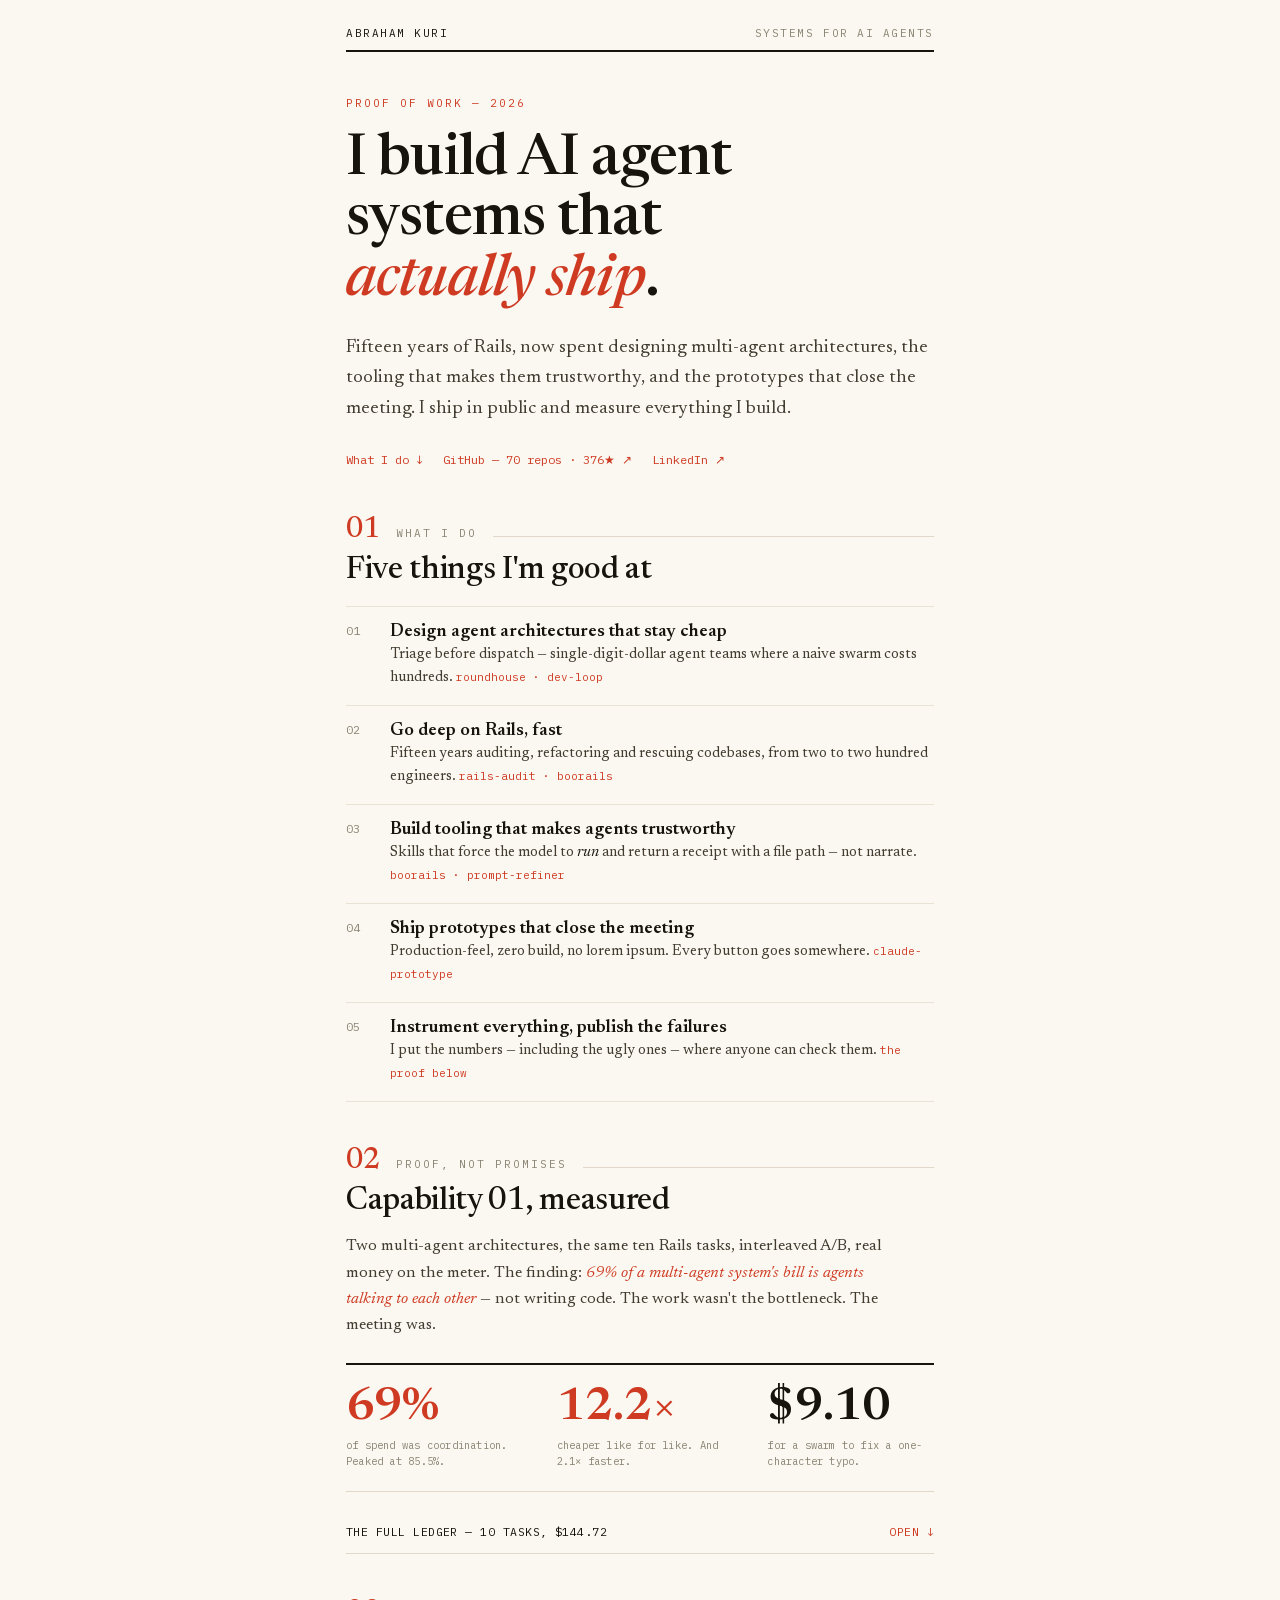
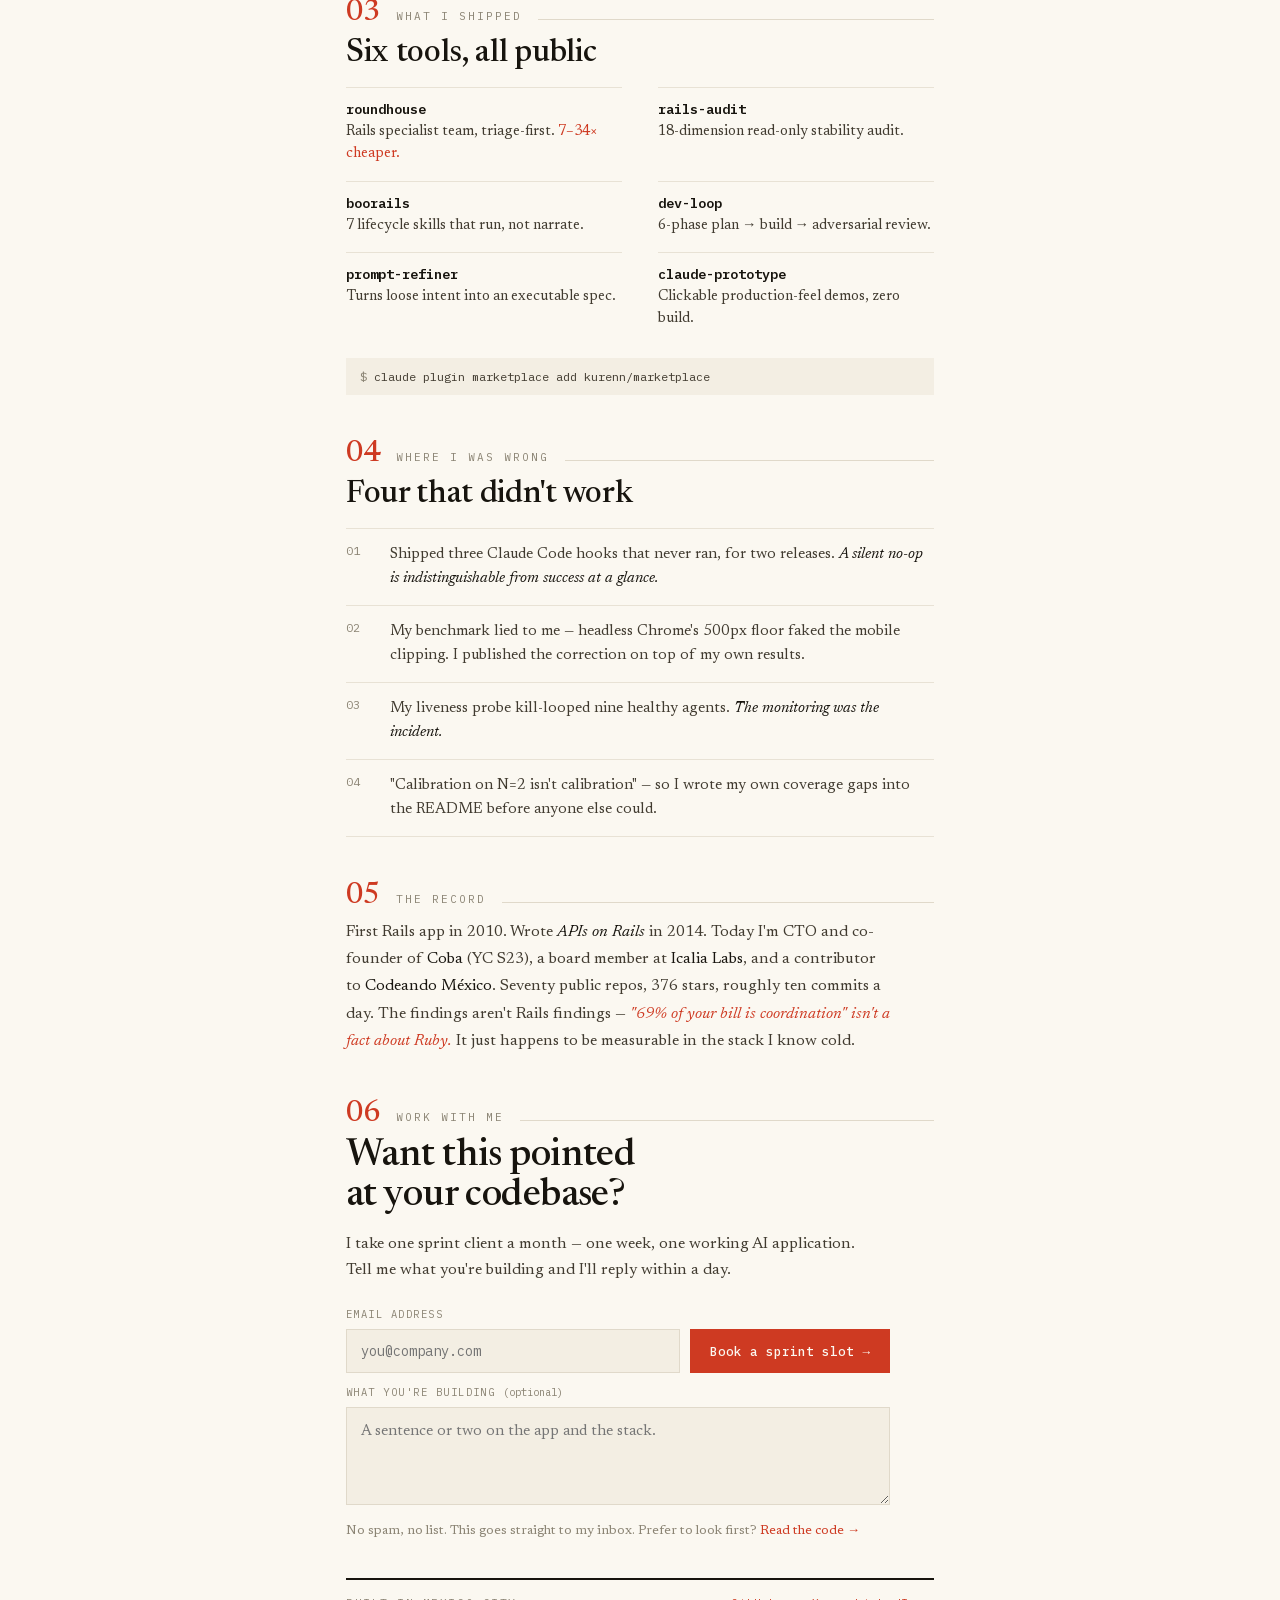
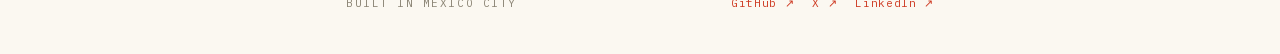
==== work/index.html @ b6975e42 "Add /work — proof-of-work page The dossier redesign, deployed as real static HTML rather than the bu" ====
<!DOCTYPE html>
<html lang="en">
<head>
<meta charset="utf-8">
<meta name="viewport" content="width=device-width, initial-scale=1">
<title>Abraham Kuri — I build AI agent systems that actually ship</title>
<meta name="description" content="Two multi-agent architectures, ten real Rails tasks, $144.72 on the meter. The finding: 69% of a multi-agent system's bill is agents talking to each other — not writing code. Full ledger, six open-source tools, and the four things that didn't work.">
<link rel="canonical" href="https://kurenn.dev/work/">
<meta property="og:type" content="profile">
<meta property="og:url" content="https://kurenn.dev/work/">
<meta property="og:title" content="I build AI agent systems that actually ship">
<meta property="og:description" content="69% of a multi-agent system's bill is agents talking to each other. $144.72 spent measuring it. Here's the full ledger — including the four things that didn't work.">
<meta name="twitter:card" content="summary_large_image">
<meta name="twitter:creator" content="@kurenn">
<link rel="icon" href="data:image/svg+xml,<svg xmlns='http://www.w3.org/2000/svg' viewBox='0 0 100 100'><rect width='100' height='100' fill='%23FBF8F1'/><text y='78' x='14' font-size='80' font-family='Georgia,serif' fill='%23C0392B'>K</text></svg>">
<style>
.sc-placeholder{background:color-mix(in srgb,currentColor 8%,transparent);
      border:1px solid color-mix(in srgb,currentColor 50%,transparent);
      border-radius:2px;box-sizing:border-box;overflow:hidden}
    @keyframes sc-shine{0%{background-position:100% 50%}100%{background-position:0% 50%}}
    html.sc-dc-streaming .sc-placeholder,
    html.sc-dc-streaming .sc-interp.sc-missing{position:relative;
      background:color-mix(in srgb,currentColor 5%,transparent);
      border-color:transparent}
    html.sc-dc-streaming .sc-placeholder::before,
    html.sc-dc-streaming .sc-interp.sc-missing::before{content:'';
      position:absolute;inset:0;pointer-events:none;
      background:linear-gradient(90deg,rgba(217,119,87,0) 25%,rgba(247,225,211,.95) 37%,rgba(217,119,87,0) 63%);
      background-size:400% 100%;animation:sc-shine 1.4s ease infinite}
    html.sc-dc-streaming .sc-placeholder:nth-child(n+9 of .sc-placeholder)::before,
    html.sc-dc-streaming .sc-interp.sc-missing:nth-child(n+9 of .sc-interp.sc-missing)::before{animation:none;
      background:color-mix(in srgb,currentColor 8%,transparent)}
    .sc-placeholder-error{padding:4px 8px;font:11px/1.4 ui-monospace,monospace;
      color:color-mix(in srgb,currentColor 70%,transparent);word-break:break-word}
    .sc-interp.sc-missing{display:inline-block;width:2em;height:1em;overflow:hidden;
      vertical-align:text-bottom;background:rgba(255,255,255,.3);border:1px solid rgba(0,0,0,.5);
      border-radius:2px;box-sizing:border-box;color:transparent;
      user-select:none}
    .sc-interp.sc-unresolved{font-family:ui-monospace,monospace;font-size:.85em;
      color:color-mix(in srgb,currentColor 50%,transparent);
      background:color-mix(in srgb,currentColor 10%,transparent);border-radius:3px;
      padding:0 3px}
    .sc-host.sc-has-error{position:relative}
    .sc-logic-error{position:absolute;top:8px;left:8px;z-index:2147483647;max-width:60ch;
      padding:6px 10px;background:#b00020;color:#fff;font:12px/1.4 ui-monospace,monospace;
      border-radius:4px;white-space:pre-wrap;pointer-events:none}
    /* Mirrors PRINT_BASELINE_CSS in apps/web deck-stage-export.ts — keep both
       in sync until dc-runtime regains a build step. */
    @media print {
      @page { margin: 0.5cm; }
      figure, table { break-inside: avoid; }
      #dc-root, #dc-root > .sc-host { height: auto; }
      *, *::before, *::after {
        print-color-adjust: exact; -webkit-print-color-adjust: exact;
        backdrop-filter: none !important; -webkit-backdrop-filter: none !important;
        animation-delay: -99s !important; animation-duration: .001s !important;
        animation-iteration-count: 1 !important; animation-fill-mode: both !important;
        animation-play-state: running !important; transition-duration: 0s !important;
      }
    }
  
x-dc{display:none!important}

html,body{height:100%;margin:0}#dc-root,#dc-root>.sc-host{height:100%}
/* cyrillic-ext */
@font-face {
  font-family: 'IBM Plex Mono';
  font-style: normal;
  font-weight: 400;
  font-display: swap;
  src: url('fonts/442b3ec987.woff2') format('woff2');
  unicode-range: U+0460-052F, U+1C80-1C8A, U+20B4, U+2DE0-2DFF, U+A640-A69F, U+FE2E-FE2F;
}
/* cyrillic */
@font-face {
  font-family: 'IBM Plex Mono';
  font-style: normal;
  font-weight: 400;
  font-display: swap;
  src: url('fonts/f3e3ef5f4a.woff2') format('woff2');
  unicode-range: U+0301, U+0400-045F, U+0490-0491, U+04B0-04B1, U+2116;
}
/* vietnamese */
@font-face {
  font-family: 'IBM Plex Mono';
  font-style: normal;
  font-weight: 400;
  font-display: swap;
  src: url('fonts/f299d916ba.woff2') format('woff2');
  unicode-range: U+0102-0103, U+0110-0111, U+0128-0129, U+0168-0169, U+01A0-01A1, U+01AF-01B0, U+0300-0301, U+0303-0304, U+0308-0309, U+0323, U+0329, U+1EA0-1EF9, U+20AB;
}
/* latin-ext */
@font-face {
  font-family: 'IBM Plex Mono';
  font-style: normal;
  font-weight: 400;
  font-display: swap;
  src: url('fonts/108d509084.woff2') format('woff2');
  unicode-range: U+0100-02BA, U+02BD-02C5, U+02C7-02CC, U+02CE-02D7, U+02DD-02FF, U+0304, U+0308, U+0329, U+1D00-1DBF, U+1E00-1E9F, U+1EF2-1EFF, U+2020, U+20A0-20AB, U+20AD-20C0, U+2113, U+2C60-2C7F, U+A720-A7FF;
}
/* latin */
@font-face {
  font-family: 'IBM Plex Mono';
  font-style: normal;
  font-weight: 400;
  font-display: swap;
  src: url('fonts/2c9bacf024.woff2') format('woff2');
  unicode-range: U+0000-00FF, U+0131, U+0152-0153, U+02BB-02BC, U+02C6, U+02DA, U+02DC, U+0304, U+0308, U+0329, U+2000-206F, U+20AC, U+2122, U+2191, U+2193, U+2212, U+2215, U+FEFF, U+FFFD;
}
/* cyrillic-ext */
@font-face {
  font-family: 'IBM Plex Mono';
  font-style: normal;
  font-weight: 500;
  font-display: swap;
  src: url('fonts/f49291b791.woff2') format('woff2');
  unicode-range: U+0460-052F, U+1C80-1C8A, U+20B4, U+2DE0-2DFF, U+A640-A69F, U+FE2E-FE2F;
}
/* cyrillic */
@font-face {
  font-family: 'IBM Plex Mono';
  font-style: normal;
  font-weight: 500;
  font-display: swap;
  src: url('fonts/695a267637.woff2') format('woff2');
  unicode-range: U+0301, U+0400-045F, U+0490-0491, U+04B0-04B1, U+2116;
}
/* vietnamese */
@font-face {
  font-family: 'IBM Plex Mono';
  font-style: normal;
  font-weight: 500;
  font-display: swap;
  src: url('fonts/062794e1a3.woff2') format('woff2');
  unicode-range: U+0102-0103, U+0110-0111, U+0128-0129, U+0168-0169, U+01A0-01A1, U+01AF-01B0, U+0300-0301, U+0303-0304, U+0308-0309, U+0323, U+0329, U+1EA0-1EF9, U+20AB;
}
/* latin-ext */
@font-face {
  font-family: 'IBM Plex Mono';
  font-style: normal;
  font-weight: 500;
  font-display: swap;
  src: url('fonts/24397a3e83.woff2') format('woff2');
  unicode-range: U+0100-02BA, U+02BD-02C5, U+02C7-02CC, U+02CE-02D7, U+02DD-02FF, U+0304, U+0308, U+0329, U+1D00-1DBF, U+1E00-1E9F, U+1EF2-1EFF, U+2020, U+20A0-20AB, U+20AD-20C0, U+2113, U+2C60-2C7F, U+A720-A7FF;
}
/* latin */
@font-face {
  font-family: 'IBM Plex Mono';
  font-style: normal;
  font-weight: 500;
  font-display: swap;
  src: url('fonts/3a2668b94b.woff2') format('woff2');
  unicode-range: U+0000-00FF, U+0131, U+0152-0153, U+02BB-02BC, U+02C6, U+02DA, U+02DC, U+0304, U+0308, U+0329, U+2000-206F, U+20AC, U+2122, U+2191, U+2193, U+2212, U+2215, U+FEFF, U+FFFD;
}
/* cyrillic-ext */
@font-face {
  font-family: 'IBM Plex Mono';
  font-style: normal;
  font-weight: 600;
  font-display: swap;
  src: url('fonts/c314a25c3a.woff2') format('woff2');
  unicode-range: U+0460-052F, U+1C80-1C8A, U+20B4, U+2DE0-2DFF, U+A640-A69F, U+FE2E-FE2F;
}
/* cyrillic */
@font-face {
  font-family: 'IBM Plex Mono';
  font-style: normal;
  font-weight: 600;
  font-display: swap;
  src: url('fonts/1b68792e8d.woff2') format('woff2');
  unicode-range: U+0301, U+0400-045F, U+0490-0491, U+04B0-04B1, U+2116;
}
/* vietnamese */
@font-face {
  font-family: 'IBM Plex Mono';
  font-style: normal;
  font-weight: 600;
  font-display: swap;
  src: url('fonts/7925a2dd6c.woff2') format('woff2');
  unicode-range: U+0102-0103, U+0110-0111, U+0128-0129, U+0168-0169, U+01A0-01A1, U+01AF-01B0, U+0300-0301, U+0303-0304, U+0308-0309, U+0323, U+0329, U+1EA0-1EF9, U+20AB;
}
/* latin-ext */
@font-face {
  font-family: 'IBM Plex Mono';
  font-style: normal;
  font-weight: 600;
  font-display: swap;
  src: url('fonts/535a3114a7.woff2') format('woff2');
  unicode-range: U+0100-02BA, U+02BD-02C5, U+02C7-02CC, U+02CE-02D7, U+02DD-02FF, U+0304, U+0308, U+0329, U+1D00-1DBF, U+1E00-1E9F, U+1EF2-1EFF, U+2020, U+20A0-20AB, U+20AD-20C0, U+2113, U+2C60-2C7F, U+A720-A7FF;
}
/* latin */
@font-face {
  font-family: 'IBM Plex Mono';
  font-style: normal;
  font-weight: 600;
  font-display: swap;
  src: url('fonts/c11adc9130.woff2') format('woff2');
  unicode-range: U+0000-00FF, U+0131, U+0152-0153, U+02BB-02BC, U+02C6, U+02DA, U+02DC, U+0304, U+0308, U+0329, U+2000-206F, U+20AC, U+2122, U+2191, U+2193, U+2212, U+2215, U+FEFF, U+FFFD;
}
/* vietnamese */
@font-face {
  font-family: 'Newsreader';
  font-style: italic;
  font-weight: 400;
  font-display: swap;
  src: url('fonts/f345600864.woff2') format('woff2');
  unicode-range: U+0102-0103, U+0110-0111, U+0128-0129, U+0168-0169, U+01A0-01A1, U+01AF-01B0, U+0300-0301, U+0303-0304, U+0308-0309, U+0323, U+0329, U+1EA0-1EF9, U+20AB;
}
/* latin-ext */
@font-face {
  font-family: 'Newsreader';
  font-style: italic;
  font-weight: 400;
  font-display: swap;
  src: url('fonts/3184335df9.woff2') format('woff2');
  unicode-range: U+0100-02BA, U+02BD-02C5, U+02C7-02CC, U+02CE-02D7, U+02DD-02FF, U+0304, U+0308, U+0329, U+1D00-1DBF, U+1E00-1E9F, U+1EF2-1EFF, U+2020, U+20A0-20AB, U+20AD-20C0, U+2113, U+2C60-2C7F, U+A720-A7FF;
}
/* latin */
@font-face {
  font-family: 'Newsreader';
  font-style: italic;
  font-weight: 400;
  font-display: swap;
  src: url('fonts/0e959a3459.woff2') format('woff2');
  unicode-range: U+0000-00FF, U+0131, U+0152-0153, U+02BB-02BC, U+02C6, U+02DA, U+02DC, U+0304, U+0308, U+0329, U+2000-206F, U+20AC, U+2122, U+2191, U+2193, U+2212, U+2215, U+FEFF, U+FFFD;
}
/* vietnamese */
@font-face {
  font-family: 'Newsreader';
  font-style: italic;
  font-weight: 500;
  font-display: swap;
  src: url('fonts/f345600864.woff2') format('woff2');
  unicode-range: U+0102-0103, U+0110-0111, U+0128-0129, U+0168-0169, U+01A0-01A1, U+01AF-01B0, U+0300-0301, U+0303-0304, U+0308-0309, U+0323, U+0329, U+1EA0-1EF9, U+20AB;
}
/* latin-ext */
@font-face {
  font-family: 'Newsreader';
  font-style: italic;
  font-weight: 500;
  font-display: swap;
  src: url('fonts/3184335df9.woff2') format('woff2');
  unicode-range: U+0100-02BA, U+02BD-02C5, U+02C7-02CC, U+02CE-02D7, U+02DD-02FF, U+0304, U+0308, U+0329, U+1D00-1DBF, U+1E00-1E9F, U+1EF2-1EFF, U+2020, U+20A0-20AB, U+20AD-20C0, U+2113, U+2C60-2C7F, U+A720-A7FF;
}
/* latin */
@font-face {
  font-family: 'Newsreader';
  font-style: italic;
  font-weight: 500;
  font-display: swap;
  src: url('fonts/0e959a3459.woff2') format('woff2');
  unicode-range: U+0000-00FF, U+0131, U+0152-0153, U+02BB-02BC, U+02C6, U+02DA, U+02DC, U+0304, U+0308, U+0329, U+2000-206F, U+20AC, U+2122, U+2191, U+2193, U+2212, U+2215, U+FEFF, U+FFFD;
}
/* vietnamese */
@font-face {
  font-family: 'Newsreader';
  font-style: normal;
  font-weight: 400;
  font-display: swap;
  src: url('fonts/b232cde57b.woff2') format('woff2');
  unicode-range: U+0102-0103, U+0110-0111, U+0128-0129, U+0168-0169, U+01A0-01A1, U+01AF-01B0, U+0300-0301, U+0303-0304, U+0308-0309, U+0323, U+0329, U+1EA0-1EF9, U+20AB;
}
/* latin-ext */
@font-face {
  font-family: 'Newsreader';
  font-style: normal;
  font-weight: 400;
  font-display: swap;
  src: url('fonts/5ca53eda01.woff2') format('woff2');
  unicode-range: U+0100-02BA, U+02BD-02C5, U+02C7-02CC, U+02CE-02D7, U+02DD-02FF, U+0304, U+0308, U+0329, U+1D00-1DBF, U+1E00-1E9F, U+1EF2-1EFF, U+2020, U+20A0-20AB, U+20AD-20C0, U+2113, U+2C60-2C7F, U+A720-A7FF;
}
/* latin */
@font-face {
  font-family: 'Newsreader';
  font-style: normal;
  font-weight: 400;
  font-display: swap;
  src: url('fonts/662a6e2a1a.woff2') format('woff2');
  unicode-range: U+0000-00FF, U+0131, U+0152-0153, U+02BB-02BC, U+02C6, U+02DA, U+02DC, U+0304, U+0308, U+0329, U+2000-206F, U+20AC, U+2122, U+2191, U+2193, U+2212, U+2215, U+FEFF, U+FFFD;
}
/* vietnamese */
@font-face {
  font-family: 'Newsreader';
  font-style: normal;
  font-weight: 500;
  font-display: swap;
  src: url('fonts/b232cde57b.woff2') format('woff2');
  unicode-range: U+0102-0103, U+0110-0111, U+0128-0129, U+0168-0169, U+01A0-01A1, U+01AF-01B0, U+0300-0301, U+0303-0304, U+0308-0309, U+0323, U+0329, U+1EA0-1EF9, U+20AB;
}
/* latin-ext */
@font-face {
  font-family: 'Newsreader';
  font-style: normal;
  font-weight: 500;
  font-display: swap;
  src: url('fonts/5ca53eda01.woff2') format('woff2');
  unicode-range: U+0100-02BA, U+02BD-02C5, U+02C7-02CC, U+02CE-02D7, U+02DD-02FF, U+0304, U+0308, U+0329, U+1D00-1DBF, U+1E00-1E9F, U+1EF2-1EFF, U+2020, U+20A0-20AB, U+20AD-20C0, U+2113, U+2C60-2C7F, U+A720-A7FF;
}
/* latin */
@font-face {
  font-family: 'Newsreader';
  font-style: normal;
  font-weight: 500;
  font-display: swap;
  src: url('fonts/662a6e2a1a.woff2') format('woff2');
  unicode-range: U+0000-00FF, U+0131, U+0152-0153, U+02BB-02BC, U+02C6, U+02DA, U+02DC, U+0304, U+0308, U+0329, U+2000-206F, U+20AC, U+2122, U+2191, U+2193, U+2212, U+2215, U+FEFF, U+FFFD;
}
/* vietnamese */
@font-face {
  font-family: 'Newsreader';
  font-style: normal;
  font-weight: 600;
  font-display: swap;
  src: url('fonts/b232cde57b.woff2') format('woff2');
  unicode-range: U+0102-0103, U+0110-0111, U+0128-0129, U+0168-0169, U+01A0-01A1, U+01AF-01B0, U+0300-0301, U+0303-0304, U+0308-0309, U+0323, U+0329, U+1EA0-1EF9, U+20AB;
}
/* latin-ext */
@font-face {
  font-family: 'Newsreader';
  font-style: normal;
  font-weight: 600;
  font-display: swap;
  src: url('fonts/5ca53eda01.woff2') format('woff2');
  unicode-range: U+0100-02BA, U+02BD-02C5, U+02C7-02CC, U+02CE-02D7, U+02DD-02FF, U+0304, U+0308, U+0329, U+1D00-1DBF, U+1E00-1E9F, U+1EF2-1EFF, U+2020, U+20A0-20AB, U+20AD-20C0, U+2113, U+2C60-2C7F, U+A720-A7FF;
}
/* latin */
@font-face {
  font-family: 'Newsreader';
  font-style: normal;
  font-weight: 600;
  font-display: swap;
  src: url('fonts/662a6e2a1a.woff2') format('woff2');
  unicode-range: U+0000-00FF, U+0131, U+0152-0153, U+02BB-02BC, U+02C6, U+02DA, U+02DC, U+0304, U+0308, U+0329, U+2000-206F, U+20AC, U+2122, U+2191, U+2193, U+2212, U+2215, U+FEFF, U+FFFD;
}

  :root{
    --bg:#FBF8F1; --panel:#F3EEE3; --rule:#E0D9CA; --hair:#E8E2D5;
    --ink:#17140E; --body:#413B30; --muted:#8B8474;
    --accent:#CE3A22; --warn:#9A5A00; --neutral:#B3AC9C;
    --serif:'Newsreader',Georgia,serif; --mono:'IBM Plex Mono',ui-monospace,monospace;
  }
  [data-theme="dark"]{
    --bg:#131109; --panel:#1D1A12; --rule:#332E22; --hair:#2A261C;
    --ink:#F6F1E4; --body:#D2CABA; --muted:#928A78;
    --accent:#FF6A4D; --warn:#E0A64B; --neutral:#5C554733;
  }
  *{box-sizing:border-box;}
  html{scroll-behavior:smooth;scroll-padding-top:20px;}
  body{margin:0;}
  a{color:var(--accent);text-decoration:none;}
  a:hover{text-decoration:underline;text-underline-offset:3px;}
  summary::-webkit-details-marker{display:none;}
  summary{list-style:none;}
</style>
</head>
<body>


<div id="dc-root"><div class="sc-host" data-sc-name="Root"><div data-dc-tpl="5" data-theme="light" style="background: var(--bg); color: var(--body); font-family: var(--serif); -webkit-font-smoothing: antialiased; min-height: 100vh; overflow-x: hidden;">
  <main data-dc-tpl="6" style="max-width: 640px; margin: 0px auto; padding: 0px 26px;">

    
    <div data-dc-tpl="7" style="display: flex; justify-content: space-between; align-items: baseline; padding: 26px 0px 10px; font-family: var(--mono); font-size: 11px; letter-spacing: 0.14em; text-transform: uppercase; color: var(--muted);">
      <span data-dc-tpl="8" style="color: var(--ink);">Abraham Kuri</span>
      <span data-dc-tpl="9">Systems for AI agents</span>
    </div>
    <div data-dc-tpl="10" style="height: 2px; background: var(--ink);"></div>

    
    <section data-dc-tpl="11" style="padding: 44px 0px 40px;">
      <div data-dc-tpl="12" style="font-family: var(--mono); font-size: 11px; letter-spacing: 0.18em; text-transform: uppercase; color: var(--accent); margin-bottom: 20px;">Proof of work — 2026</div>
      <h1 data-dc-tpl="13" style="font-family: var(--serif); font-weight: 500; font-size: clamp(34px, 7vw, 58px); line-height: 1.04; letter-spacing: -0.015em; color: var(--ink); margin: 0px 0px 22px; text-wrap: balance;">I build AI agent systems that <em data-dc-tpl="14" style="font-style: italic; color: var(--accent);">actually ship</em>.</h1>
      <p data-dc-tpl="15" style="font-family: var(--serif); font-size: clamp(16px, 2.6vw, 19px); line-height: 1.6; color: var(--body); margin: 0px 0px 28px; max-width: 32em;">Fifteen years of Rails, now spent designing multi-agent architectures, the tooling that makes them trustworthy, and the prototypes that close the meeting. I ship in public and measure everything I build.</p>
      <div data-dc-tpl="16" style="font-family: var(--mono); font-size: 12px; display: flex; gap: 20px; flex-wrap: wrap;">
        <a data-dc-tpl="17" href="#s1">What I do ↓</a>
        <a data-dc-tpl="18" href="https://github.com/kurenn">GitHub — 70 repos · 376★ ↗</a>
        <a data-dc-tpl="19" href="https://www.linkedin.com/in/abraham-kuri-vargas-b41a2126/">LinkedIn ↗</a>
      </div>
    </section>

    
    <section data-dc-tpl="20" id="s1" style="padding: 8px 0px 36px; scroll-margin-top: 20px;">
      <div data-dc-tpl="21" style="display: flex; align-items: baseline; gap: 16px; margin-bottom: 8px;"><span data-dc-tpl="22" style="font-family: var(--serif); font-size: 30px; font-weight: 500; color: var(--accent); line-height: 1; font-feature-settings: &quot;lnum&quot;;">01</span><span data-dc-tpl="23" style="font-family: var(--mono); font-size: 11px; letter-spacing: 0.18em; text-transform: uppercase; color: var(--muted);">What I do</span><span data-dc-tpl="24" style="flex: 1 1 0%; height: 1px; background: var(--rule);"></span></div>
      <h2 data-dc-tpl="25" style="font-family: var(--serif); font-weight: 500; font-size: clamp(24px, 4.4vw, 32px); line-height: 1.1; letter-spacing: -0.01em; color: var(--ink); margin: 0px 0px 18px;">Five things I'm good at</h2>
      <div data-dc-tpl="26" style="display: flex; flex-direction: column;">
        <div data-dc-tpl="27" style="display: flex; gap: 18px; padding: 16px 0px; border-top: 1px solid var(--hair);"><div data-dc-tpl="28" style="font-family: var(--mono); font-size: 12px; color: var(--muted); flex-shrink: 0; width: 26px;">01</div><div data-dc-tpl="29" style="flex: 1 1 0%;"><div data-dc-tpl="30" style="font-family: var(--serif); font-size: 18px; font-weight: 600; color: var(--ink); margin-bottom: 3px;">Design agent architectures that stay cheap</div><div data-dc-tpl="31" style="font-size: 14.5px; line-height: 1.55; color: var(--body);">Triage before dispatch — single-digit-dollar agent teams where a naive swarm costs hundreds. <span data-dc-tpl="32" style="font-family: var(--mono); font-size: 11px; color: var(--accent);">roundhouse · dev-loop</span></div></div></div>
        <div data-dc-tpl="33" style="display: flex; gap: 18px; padding: 16px 0px; border-top: 1px solid var(--hair);"><div data-dc-tpl="34" style="font-family: var(--mono); font-size: 12px; color: var(--muted); flex-shrink: 0; width: 26px;">02</div><div data-dc-tpl="35" style="flex: 1 1 0%;"><div data-dc-tpl="36" style="font-family: var(--serif); font-size: 18px; font-weight: 600; color: var(--ink); margin-bottom: 3px;">Go deep on Rails, fast</div><div data-dc-tpl="37" style="font-size: 14.5px; line-height: 1.55; color: var(--body);">Fifteen years auditing, refactoring and rescuing codebases, from two to two hundred engineers. <span data-dc-tpl="38" style="font-family: var(--mono); font-size: 11px; color: var(--accent);">rails-audit · boorails</span></div></div></div>
        <div data-dc-tpl="39" style="display: flex; gap: 18px; padding: 16px 0px; border-top: 1px solid var(--hair);"><div data-dc-tpl="40" style="font-family: var(--mono); font-size: 12px; color: var(--muted); flex-shrink: 0; width: 26px;">03</div><div data-dc-tpl="41" style="flex: 1 1 0%;"><div data-dc-tpl="42" style="font-family: var(--serif); font-size: 18px; font-weight: 600; color: var(--ink); margin-bottom: 3px;">Build tooling that makes agents trustworthy</div><div data-dc-tpl="43" style="font-size: 14.5px; line-height: 1.55; color: var(--body);">Skills that force the model to <em data-dc-tpl="44" style="font-style: italic; color: var(--ink);">run</em> and return a receipt with a file path — not narrate. <span data-dc-tpl="45" style="font-family: var(--mono); font-size: 11px; color: var(--accent);">boorails · prompt-refiner</span></div></div></div>
        <div data-dc-tpl="46" style="display: flex; gap: 18px; padding: 16px 0px; border-top: 1px solid var(--hair);"><div data-dc-tpl="47" style="font-family: var(--mono); font-size: 12px; color: var(--muted); flex-shrink: 0; width: 26px;">04</div><div data-dc-tpl="48" style="flex: 1 1 0%;"><div data-dc-tpl="49" style="font-family: var(--serif); font-size: 18px; font-weight: 600; color: var(--ink); margin-bottom: 3px;">Ship prototypes that close the meeting</div><div data-dc-tpl="50" style="font-size: 14.5px; line-height: 1.55; color: var(--body);">Production-feel, zero build, no lorem ipsum. Every button goes somewhere. <span data-dc-tpl="51" style="font-family: var(--mono); font-size: 11px; color: var(--accent);">claude-prototype</span></div></div></div>
        <div data-dc-tpl="52" style="display: flex; gap: 18px; padding: 16px 0px; border-top: 1px solid var(--hair); border-bottom: 1px solid var(--hair);"><div data-dc-tpl="53" style="font-family: var(--mono); font-size: 12px; color: var(--muted); flex-shrink: 0; width: 26px;">05</div><div data-dc-tpl="54" style="flex: 1 1 0%;"><div data-dc-tpl="55" style="font-family: var(--serif); font-size: 18px; font-weight: 600; color: var(--ink); margin-bottom: 3px;">Instrument everything, publish the failures</div><div data-dc-tpl="56" style="font-size: 14.5px; line-height: 1.55; color: var(--body);">I put the numbers — including the ugly ones — where anyone can check them. <span data-dc-tpl="57" style="font-family: var(--mono); font-size: 11px; color: var(--accent);">the proof below</span></div></div></div>
      </div>
    </section>

    
    <section data-dc-tpl="58" style="padding: 8px 0px 36px;">
      <div data-dc-tpl="59" style="display: flex; align-items: baseline; gap: 16px; margin-bottom: 8px;"><span data-dc-tpl="60" style="font-family: var(--serif); font-size: 30px; font-weight: 500; color: var(--accent); line-height: 1;">02</span><span data-dc-tpl="61" style="font-family: var(--mono); font-size: 11px; letter-spacing: 0.18em; text-transform: uppercase; color: var(--muted);">Proof, not promises</span><span data-dc-tpl="62" style="flex: 1 1 0%; height: 1px; background: var(--rule);"></span></div>
      <h2 data-dc-tpl="63" style="font-family: var(--serif); font-weight: 500; font-size: clamp(24px, 4.4vw, 32px); line-height: 1.1; letter-spacing: -0.01em; color: var(--ink); margin: 0px 0px 14px;">Capability 01, measured</h2>
      <p data-dc-tpl="64" style="font-family: var(--serif); font-size: 16px; line-height: 1.65; color: var(--body); margin: 0px 0px 24px; max-width: 34em;">Two multi-agent architectures, the same ten Rails tasks, interleaved A/B, real money on the meter. The finding: <em data-dc-tpl="65" style="font-style: italic; color: var(--accent);">69% of a multi-agent system's bill is agents talking to each other</em> — not writing code. The work wasn't the bottleneck. The meeting was.</p>
      <div data-dc-tpl="66" style="display: flex; flex-wrap: wrap; gap: 24px 44px; padding: 22px 0px; border-top: 2px solid var(--ink); border-bottom: 1px solid var(--rule); margin-bottom: 18px;">
        <div data-dc-tpl="67" style="flex: 1 1 0%; min-width: 120px;"><div data-dc-tpl="68" style="font-family: var(--serif); font-weight: 600; font-size: clamp(34px, 7vw, 46px); color: var(--accent); line-height: 0.95;">69%</div><div data-dc-tpl="69" style="font-family: var(--mono); font-size: 10.5px; color: var(--muted); margin-top: 8px; line-height: 1.45; letter-spacing: 0.02em;">of spend was coordination. Peaked at 85.5%.</div></div>
        <div data-dc-tpl="70" style="flex: 1 1 0%; min-width: 120px;"><div data-dc-tpl="71" style="font-family: var(--serif); font-weight: 600; font-size: clamp(34px, 7vw, 46px); color: var(--accent); line-height: 0.95;">12.2×</div><div data-dc-tpl="72" style="font-family: var(--mono); font-size: 10.5px; color: var(--muted); margin-top: 8px; line-height: 1.45; letter-spacing: 0.02em;">cheaper like for like. And 2.1× faster.</div></div>
        <div data-dc-tpl="73" style="flex: 1 1 0%; min-width: 120px;"><div data-dc-tpl="74" style="font-family: var(--serif); font-weight: 600; font-size: clamp(34px, 7vw, 46px); color: var(--ink); line-height: 0.95;">$9.10</div><div data-dc-tpl="75" style="font-family: var(--mono); font-size: 10.5px; color: var(--muted); margin-top: 8px; line-height: 1.45; letter-spacing: 0.02em;">for a swarm to fix a one-character typo.</div></div>
      </div>
      <details data-dc-tpl="76" style="border-bottom: 1px solid var(--rule);">
        <summary data-dc-tpl="77" style="cursor: pointer; padding: 14px 0px; font-family: var(--mono); font-size: 11.5px; letter-spacing: 0.04em; text-transform: uppercase; color: var(--ink); display: flex; justify-content: space-between; align-items: center; gap: 12px;">
          <span data-dc-tpl="78">The full ledger — 10 tasks, $144.72</span>
          <span data-dc-tpl="79" style="color: var(--accent);">open ↓</span>
        </summary>
        <div data-dc-tpl="80" style="padding: 0px 0px 20px;">
          <div data-dc-tpl="81" style="overflow-x: auto; margin-bottom: 12px;">
            <table data-dc-tpl="82" style="width: 100%; min-width: 440px; border-collapse: collapse; font-family: var(--mono); font-size: 12px;">
              <thead data-dc-tpl="83"><tr data-dc-tpl="84" style="border-bottom: 1px solid var(--rule);">
                <th data-dc-tpl="85" style="text-align: left; padding: 8px 8px 8px 0px; font-size: 10px; letter-spacing: 0.05em; text-transform: uppercase; color: var(--muted); font-weight: 500;">Task</th>
                <th data-dc-tpl="86" style="text-align: right; padding: 8px; font-size: 10px; letter-spacing: 0.05em; text-transform: uppercase; color: var(--muted); font-weight: 500;">Swarm</th>
                <th data-dc-tpl="87" style="text-align: right; padding: 8px; font-size: 10px; letter-spacing: 0.05em; text-transform: uppercase; color: var(--muted); font-weight: 500;">Mine</th>
                <th data-dc-tpl="88" style="text-align: right; padding: 8px 0px 8px 8px; font-size: 10px; letter-spacing: 0.05em; text-transform: uppercase; color: var(--accent); font-weight: 600;">Ratio</th>
              </tr></thead>
              <tbody data-dc-tpl="89">
                <tr data-dc-tpl="90" style="border-bottom: 1px solid var(--hair);"><td data-dc-tpl="91" style="padding: 8px 8px 8px 0px; color: var(--body);">Fix a flash typo</td><td data-dc-tpl="92" style="padding: 8px; text-align: right; color: var(--muted);">$9.10</td><td data-dc-tpl="93" style="padding: 8px; text-align: right; color: var(--body);">$0.36</td><td data-dc-tpl="94" style="padding: 8px 0px 8px 8px; text-align: right; font-weight: 600; color: var(--accent);">25.6×</td></tr>
                <tr data-dc-tpl="95" style="border-bottom: 1px solid var(--hair);"><td data-dc-tpl="96" style="padding: 8px 8px 8px 0px; color: var(--body);">Missing translation</td><td data-dc-tpl="97" style="padding: 8px; text-align: right; color: var(--muted);">$11.90</td><td data-dc-tpl="98" style="padding: 8px; text-align: right; color: var(--body);">$0.35</td><td data-dc-tpl="99" style="padding: 8px 0px 8px 8px; text-align: right; font-weight: 600; color: var(--accent);">33.6×</td></tr>
                <tr data-dc-tpl="100" style="border-bottom: 1px solid var(--hair);"><td data-dc-tpl="101" style="padding: 8px 8px 8px 0px; color: var(--body);">Unique slug + index</td><td data-dc-tpl="102" style="padding: 8px; text-align: right; color: var(--muted);">$13.19</td><td data-dc-tpl="103" style="padding: 8px; text-align: right; color: var(--body);">$0.70</td><td data-dc-tpl="104" style="padding: 8px 0px 8px 8px; text-align: right; font-weight: 600; color: var(--accent);">18.9×</td></tr>
                <tr data-dc-tpl="105" style="border-bottom: 1px solid var(--hair);"><td data-dc-tpl="106" style="padding: 8px 8px 8px 0px; color: var(--body);">Post.recent scope</td><td data-dc-tpl="107" style="padding: 8px; text-align: right; color: var(--muted);">$10.01</td><td data-dc-tpl="108" style="padding: 8px; text-align: right; color: var(--body);">$0.61</td><td data-dc-tpl="109" style="padding: 8px 0px 8px 8px; text-align: right; font-weight: 600; color: var(--accent);">16.5×</td></tr>
                <tr data-dc-tpl="110" style="border-bottom: 1px solid var(--hair);"><td data-dc-tpl="111" style="padding: 8px 8px 8px 0px; color: var(--body);">Extract a service</td><td data-dc-tpl="112" style="padding: 8px; text-align: right; color: var(--muted);">$19.78</td><td data-dc-tpl="113" style="padding: 8px; text-align: right; color: var(--body);">$1.68</td><td data-dc-tpl="114" style="padding: 8px 0px 8px 8px; text-align: right; font-weight: 600; color: var(--accent);">11.8×</td></tr>
                <tr data-dc-tpl="115" style="border-bottom: 1px solid var(--hair);"><td data-dc-tpl="116" style="padding: 8px 8px 8px 0px; color: var(--body);">User email specs</td><td data-dc-tpl="117" style="padding: 8px; text-align: right; color: var(--muted);">$6.71</td><td data-dc-tpl="118" style="padding: 8px; text-align: right; color: var(--body);">$0.48</td><td data-dc-tpl="119" style="padding: 8px 0px 8px 8px; text-align: right; font-weight: 600; color: var(--accent);">14.1×</td></tr>
                <tr data-dc-tpl="120" style="border-bottom: 1px solid var(--hair);"><td data-dc-tpl="121" style="padding: 8px 8px 8px 0px; color: var(--body);">Comment resource</td><td data-dc-tpl="122" style="padding: 8px; text-align: right; color: var(--muted);">$21.93</td><td data-dc-tpl="123" style="padding: 8px; text-align: right; color: var(--body);">$1.52</td><td data-dc-tpl="124" style="padding: 8px 0px 8px 8px; text-align: right; font-weight: 600; color: var(--accent);">14.4×</td></tr>
                <tr data-dc-tpl="125" style="border-bottom: 1px solid var(--hair);"><td data-dc-tpl="126" style="padding: 8px 8px 8px 0px; color: var(--body);">Publish notification job</td><td data-dc-tpl="127" style="padding: 8px; text-align: right; color: var(--muted);">$12.95</td><td data-dc-tpl="128" style="padding: 8px; text-align: right; color: var(--body);">$1.83</td><td data-dc-tpl="129" style="padding: 8px 0px 8px 8px; text-align: right; font-weight: 600; color: var(--accent);">7.1×</td></tr>
                <tr data-dc-tpl="130" style="border-bottom: 1px solid var(--hair);"><td data-dc-tpl="131" style="padding: 8px 8px 8px 0px; color: var(--body);">Admin API + auth + rate limit</td><td data-dc-tpl="132" style="padding: 8px; text-align: right; color: var(--muted);">$18.17</td><td data-dc-tpl="133" style="padding: 8px; text-align: right; color: var(--body);">$2.65</td><td data-dc-tpl="134" style="padding: 8px 0px 8px 8px; text-align: right; font-weight: 600; color: var(--accent);">6.9×</td></tr>
                <tr data-dc-tpl="135" style="border-bottom: 1px solid var(--hair);"><td data-dc-tpl="136" style="padding: 8px 8px 8px 0px; color: var(--warn);">Async report refactor</td><td data-dc-tpl="137" style="padding: 8px; text-align: right; color: var(--warn);">$4.55 ✗</td><td data-dc-tpl="138" style="padding: 8px; text-align: right; color: var(--body);">$6.25</td><td data-dc-tpl="139" style="padding: 8px 0px 8px 8px; text-align: right; color: var(--warn); font-size: 10px;">no code</td></tr>
                <tr data-dc-tpl="140"><td data-dc-tpl="141" style="padding: 10px 8px 10px 0px; color: var(--ink); font-weight: 600;">Totals (9 completed)</td><td data-dc-tpl="142" style="padding: 10px 8px; text-align: right; font-weight: 600; color: var(--ink);">$123.74</td><td data-dc-tpl="143" style="padding: 10px 8px; text-align: right; font-weight: 600; color: var(--accent);">$10.18</td><td data-dc-tpl="144" style="padding: 10px 0px 10px 8px; text-align: right; font-weight: 600; color: var(--accent);">12.2×</td></tr>
              </tbody>
            </table>
          </div>
          <p data-dc-tpl="145" style="font-family: var(--serif); font-size: 13.5px; line-height: 1.6; color: var(--muted); margin: 0px;">The last row failed on both sides — the swarm burned its whole budget writing a spec and shipped no code, yet the harness still reported <code data-dc-tpl="146" style="font-family: var(--mono); font-size: 11px; color: var(--warn);">tests_pass: true</code>. A green check can be a lie. <a data-dc-tpl="147" href="https://github.com/kurenn/roundhouse/blob/main/BENCHMARK.md">Raw data + harness →</a></p>
        </div>
      </details>
    </section>

    
    <section data-dc-tpl="148" style="padding: 8px 0px 36px;">
      <div data-dc-tpl="149" style="display: flex; align-items: baseline; gap: 16px; margin-bottom: 8px;"><span data-dc-tpl="150" style="font-family: var(--serif); font-size: 30px; font-weight: 500; color: var(--accent); line-height: 1;">03</span><span data-dc-tpl="151" style="font-family: var(--mono); font-size: 11px; letter-spacing: 0.18em; text-transform: uppercase; color: var(--muted);">What I shipped</span><span data-dc-tpl="152" style="flex: 1 1 0%; height: 1px; background: var(--rule);"></span></div>
      <h2 data-dc-tpl="153" style="font-family: var(--serif); font-weight: 500; font-size: clamp(24px, 4.4vw, 32px); line-height: 1.1; letter-spacing: -0.01em; color: var(--ink); margin: 0px 0px 16px;">Six tools, all public</h2>
      <div data-dc-tpl="154" style="display: grid; grid-template-columns: repeat(auto-fit, minmax(260px, 1fr)); gap: 4px 36px;">
        <div data-dc-tpl="155" style="padding: 12px 0px; border-top: 1px solid var(--hair);"><a data-dc-tpl="156" href="https://github.com/kurenn/roundhouse" style="font-family: var(--mono); font-size: 13.5px; font-weight: 600; color: var(--ink);">roundhouse</a><div data-dc-tpl="157" style="font-family: var(--serif); font-size: 14.5px; line-height: 1.5; color: var(--body); margin-top: 3px;">Rails specialist team, triage-first. <span data-dc-tpl="158" style="color: var(--accent);">7–34× cheaper.</span></div></div>
        <div data-dc-tpl="159" style="padding: 12px 0px; border-top: 1px solid var(--hair);"><a data-dc-tpl="160" href="https://github.com/kurenn/rails-audit" style="font-family: var(--mono); font-size: 13.5px; font-weight: 600; color: var(--ink);">rails-audit</a><div data-dc-tpl="161" style="font-family: var(--serif); font-size: 14.5px; line-height: 1.5; color: var(--body); margin-top: 3px;">18-dimension read-only stability audit.</div></div>
        <div data-dc-tpl="162" style="padding: 12px 0px; border-top: 1px solid var(--hair);"><a data-dc-tpl="163" href="https://github.com/kurenn/boorails" style="font-family: var(--mono); font-size: 13.5px; font-weight: 600; color: var(--ink);">boorails</a><div data-dc-tpl="164" style="font-family: var(--serif); font-size: 14.5px; line-height: 1.5; color: var(--body); margin-top: 3px;">7 lifecycle skills that run, not narrate.</div></div>
        <div data-dc-tpl="165" style="padding: 12px 0px; border-top: 1px solid var(--hair);"><a data-dc-tpl="166" href="https://github.com/kurenn/dev-loop" style="font-family: var(--mono); font-size: 13.5px; font-weight: 600; color: var(--ink);">dev-loop</a><div data-dc-tpl="167" style="font-family: var(--serif); font-size: 14.5px; line-height: 1.5; color: var(--body); margin-top: 3px;">6-phase plan → build → adversarial review.</div></div>
        <div data-dc-tpl="168" style="padding: 12px 0px; border-top: 1px solid var(--hair);"><a data-dc-tpl="169" href="https://github.com/kurenn/prompt-refiner-skill" style="font-family: var(--mono); font-size: 13.5px; font-weight: 600; color: var(--ink);">prompt-refiner</a><div data-dc-tpl="170" style="font-family: var(--serif); font-size: 14.5px; line-height: 1.5; color: var(--body); margin-top: 3px;">Turns loose intent into an executable spec.</div></div>
        <div data-dc-tpl="171" style="padding: 12px 0px; border-top: 1px solid var(--hair);"><a data-dc-tpl="172" href="https://github.com/kurenn/claude-prototype" style="font-family: var(--mono); font-size: 13.5px; font-weight: 600; color: var(--ink);">claude-prototype</a><div data-dc-tpl="173" style="font-family: var(--serif); font-size: 14.5px; line-height: 1.5; color: var(--body); margin-top: 3px;">Clickable production-feel demos, zero build.</div></div>
      </div>
      <div data-dc-tpl="174" style="font-family: var(--mono); font-size: 12px; color: var(--body); margin-top: 16px; padding: 11px 14px; background: var(--panel); overflow-x: auto;"><span data-dc-tpl="175" style="color: var(--muted);">$ </span>claude plugin marketplace add kurenn/marketplace</div>
    </section>

    
    <section data-dc-tpl="176" style="padding: 8px 0px 36px;">
      <div data-dc-tpl="177" style="display: flex; align-items: baseline; gap: 16px; margin-bottom: 8px;"><span data-dc-tpl="178" style="font-family: var(--serif); font-size: 30px; font-weight: 500; color: var(--accent); line-height: 1;">04</span><span data-dc-tpl="179" style="font-family: var(--mono); font-size: 11px; letter-spacing: 0.18em; text-transform: uppercase; color: var(--muted);">Where I was wrong</span><span data-dc-tpl="180" style="flex: 1 1 0%; height: 1px; background: var(--rule);"></span></div>
      <h2 data-dc-tpl="181" style="font-family: var(--serif); font-weight: 500; font-size: clamp(24px, 4.4vw, 32px); line-height: 1.1; letter-spacing: -0.01em; color: var(--ink); margin: 0px 0px 16px;">Four that didn't work</h2>
      <div data-dc-tpl="182" style="display: flex; flex-direction: column;">
        <div data-dc-tpl="183" style="display: flex; gap: 18px; padding: 14px 0px; border-top: 1px solid var(--hair);"><div data-dc-tpl="184" style="font-family: var(--mono); font-size: 12px; color: var(--muted); flex-shrink: 0; width: 26px;">01</div><div data-dc-tpl="185" style="flex: 1 1 0%; font-family: var(--serif); font-size: 15px; line-height: 1.6; color: var(--body);">Shipped three Claude Code hooks that never ran, for two releases. <em data-dc-tpl="186" style="font-style: italic; color: var(--ink);">A silent no-op is indistinguishable from success at a glance.</em></div></div>
        <div data-dc-tpl="187" style="display: flex; gap: 18px; padding: 14px 0px; border-top: 1px solid var(--hair);"><div data-dc-tpl="188" style="font-family: var(--mono); font-size: 12px; color: var(--muted); flex-shrink: 0; width: 26px;">02</div><div data-dc-tpl="189" style="flex: 1 1 0%; font-family: var(--serif); font-size: 15px; line-height: 1.6; color: var(--body);">My benchmark lied to me — headless Chrome's 500px floor faked the mobile clipping. I published the correction on top of my own results.</div></div>
        <div data-dc-tpl="190" style="display: flex; gap: 18px; padding: 14px 0px; border-top: 1px solid var(--hair);"><div data-dc-tpl="191" style="font-family: var(--mono); font-size: 12px; color: var(--muted); flex-shrink: 0; width: 26px;">03</div><div data-dc-tpl="192" style="flex: 1 1 0%; font-family: var(--serif); font-size: 15px; line-height: 1.6; color: var(--body);">My liveness probe kill-looped nine healthy agents. <em data-dc-tpl="193" style="font-style: italic; color: var(--ink);">The monitoring was the incident.</em></div></div>
        <div data-dc-tpl="194" style="display: flex; gap: 18px; padding: 14px 0px; border-top: 1px solid var(--hair); border-bottom: 1px solid var(--hair);"><div data-dc-tpl="195" style="font-family: var(--mono); font-size: 12px; color: var(--muted); flex-shrink: 0; width: 26px;">04</div><div data-dc-tpl="196" style="flex: 1 1 0%; font-family: var(--serif); font-size: 15px; line-height: 1.6; color: var(--body);">"Calibration on N=2 isn't calibration" — so I wrote my own coverage gaps into the README before anyone else could.</div></div>
      </div>
    </section>

    
    <section data-dc-tpl="197" style="padding: 8px 0px 36px;">
      <div data-dc-tpl="198" style="display: flex; align-items: baseline; gap: 16px; margin-bottom: 8px;"><span data-dc-tpl="199" style="font-family: var(--serif); font-size: 30px; font-weight: 500; color: var(--accent); line-height: 1;">05</span><span data-dc-tpl="200" style="font-family: var(--mono); font-size: 11px; letter-spacing: 0.18em; text-transform: uppercase; color: var(--muted);">The record</span><span data-dc-tpl="201" style="flex: 1 1 0%; height: 1px; background: var(--rule);"></span></div>
      <p data-dc-tpl="202" style="font-family: var(--serif); font-size: 16px; line-height: 1.7; color: var(--body); margin: 0px; max-width: 34em;">First Rails app in 2010. Wrote <em data-dc-tpl="203" style="font-style: italic; color: var(--ink);">APIs on Rails</em> in 2014. Today I'm CTO and co-founder of <span data-dc-tpl="204" style="color: var(--ink);">Coba</span> (YC S23), a board member at <span data-dc-tpl="205" style="color: var(--ink);">Icalia Labs</span>, and a contributor to <span data-dc-tpl="206" style="color: var(--ink);">Codeando México</span>. Seventy public repos, 376 stars, roughly ten commits a day. The findings aren't Rails findings — <em data-dc-tpl="207" style="font-style: italic; color: var(--accent);">"69% of your bill is coordination" isn't a fact about Ruby.</em> It just happens to be measurable in the stack I know cold.</p>
    </section>

    
    <section data-dc-tpl="208" style="padding: 8px 0px 36px;">
      <div data-dc-tpl="209" style="display: flex; align-items: baseline; gap: 16px; margin-bottom: 8px;"><span data-dc-tpl="210" style="font-family: var(--serif); font-size: 30px; font-weight: 500; color: var(--accent); line-height: 1;">06</span><span data-dc-tpl="211" style="font-family: var(--mono); font-size: 11px; letter-spacing: 0.18em; text-transform: uppercase; color: var(--muted);">Work with me</span><span data-dc-tpl="212" style="flex: 1 1 0%; height: 1px; background: var(--rule);"></span></div>
      <h2 data-dc-tpl="213" style="font-family: var(--serif); font-weight: 500; font-size: clamp(26px, 4.8vw, 38px); line-height: 1.05; letter-spacing: -0.015em; color: var(--ink); margin: 0px 0px 14px; text-wrap: balance; max-width: 13em;">Want this pointed at your codebase?</h2>
      <p data-dc-tpl="214" style="font-family: var(--serif); font-size: 16px; line-height: 1.65; color: var(--body); margin: 0px 0px 24px; max-width: 32em;">I take one sprint client a month — one week, one working AI application. Tell me what you're building and I'll reply within a day.</p>
      
        <form action="https://api.web3forms.com/submit" method="POST" data-dc-tpl="216" style="max-width: 34em;"><input type="hidden" name="access_key" value="874fac90-3218-4297-aa17-0217b093d67a"><input type="hidden" name="subject" value="Sprint enquiry — kurenn.dev/work"><input type="hidden" name="from_name" value="kurenn.dev"><input type="checkbox" name="botcheck" style="display:none" tabindex="-1" autocomplete="off">
          <label data-dc-tpl="217" style="display: block; font-family: var(--mono); font-size: 10.5px; letter-spacing: 0.14em; text-transform: uppercase; color: var(--muted); margin-bottom: 8px;">Email address</label>
          <div data-dc-tpl="218" style="display: flex; gap: 10px; flex-wrap: wrap; margin-bottom: 12px;">
            <input data-dc-tpl="219" name="email" type="email" placeholder="you@company.com" class="scp0" style="flex: 1 1 0%; min-width: 220px; font-family: var(--mono); font-size: 14px; color: var(--ink); background: var(--panel); border: 1px solid var(--rule); padding: 12px 14px; outline: none;" required>
            <button data-dc-tpl="220" type="submit" style="font-family: var(--mono); font-size: 12.5px; font-weight: 500; color: var(--bg); background: var(--accent); border-width: medium; border-style: none; border-color: currentcolor; border-image: initial; padding: 12px 20px; cursor: pointer; white-space: nowrap;">Book a sprint slot →</button>
          </div>
          <label data-dc-tpl="221" style="display: block; font-family: var(--mono); font-size: 10.5px; letter-spacing: 0.14em; text-transform: uppercase; color: var(--muted); margin-bottom: 8px;">What you're building <span data-dc-tpl="222" style="text-transform: none; letter-spacing: 0px;">(optional)</span></label>
          <textarea data-dc-tpl="223" name="note" rows="3" placeholder="A sentence or two on the app and the stack." class="scp0" style="width: 100%; font-family: var(--serif); font-size: 15px; line-height: 1.6; color: var(--ink); background: var(--panel); border: 1px solid var(--rule); padding: 12px 14px; outline: none; resize: vertical;"></textarea>
          <p data-dc-tpl="224" style="font-family: var(--serif); font-size: 13px; line-height: 1.6; color: var(--muted); margin: 12px 0px 0px;">No spam, no list. This goes straight to my inbox. Prefer to look first? <a data-dc-tpl="225" href="https://github.com/kurenn">Read the code →</a></p>
        </form>
      
      
    </section>

    <div data-dc-tpl="232" style="height: 2px; background: var(--ink);"></div>
    <footer data-dc-tpl="233" style="padding: 16px 0px 44px; display: flex; justify-content: space-between; align-items: center; flex-wrap: wrap; gap: 12px; font-family: var(--mono); font-size: 11px; letter-spacing: 0.06em;">
      <span data-dc-tpl="234" style="color: var(--muted); text-transform: uppercase; letter-spacing: 0.14em;">Built in Mexico City</span>
      <div data-dc-tpl="235" style="display: flex; gap: 18px;">
        <a data-dc-tpl="236" href="https://github.com/kurenn">GitHub ↗</a>
        <a data-dc-tpl="237" href="https://x.com/kurenn">X ↗</a>
        <a data-dc-tpl="238" href="https://www.linkedin.com/in/abraham-kuri-vargas-b41a2126/">LinkedIn ↗</a>
      </div>
    </footer>

  </main></div></div></div>




<script>
document.querySelector('form[action*="web3forms"]').addEventListener('submit', async function (e) {
  e.preventDefault();
  var form = e.target, btn = form.querySelector('button[type=submit]');
  var label = btn.textContent;
  btn.textContent = 'Sending…'; btn.disabled = true;
  try {
    var r = await fetch(form.action, { method: 'POST', body: new FormData(form) });
    var j = await r.json();
    if (!j.success) throw new Error(j.message || 'failed');
    form.innerHTML =
      '<p style="font-family:var(--mono);font-size:13px;line-height:1.7;color:#C0392B">' +
      'Got it. I read every one of these myself and I\'ll reply within a day.</p>';
  } catch (err) {
    btn.textContent = label; btn.disabled = false;
    var m = form.querySelector('.err') || Object.assign(document.createElement('p'), {className: 'err'});
    m.style.cssText = 'font-family:var(--mono);font-size:12px;color:#C0392B;margin-top:.75em';
    m.textContent = "That didn't send. Email me directly: abkuri88@gmail.com";
    form.appendChild(m);
  }
});
</script>
</body>
</html>
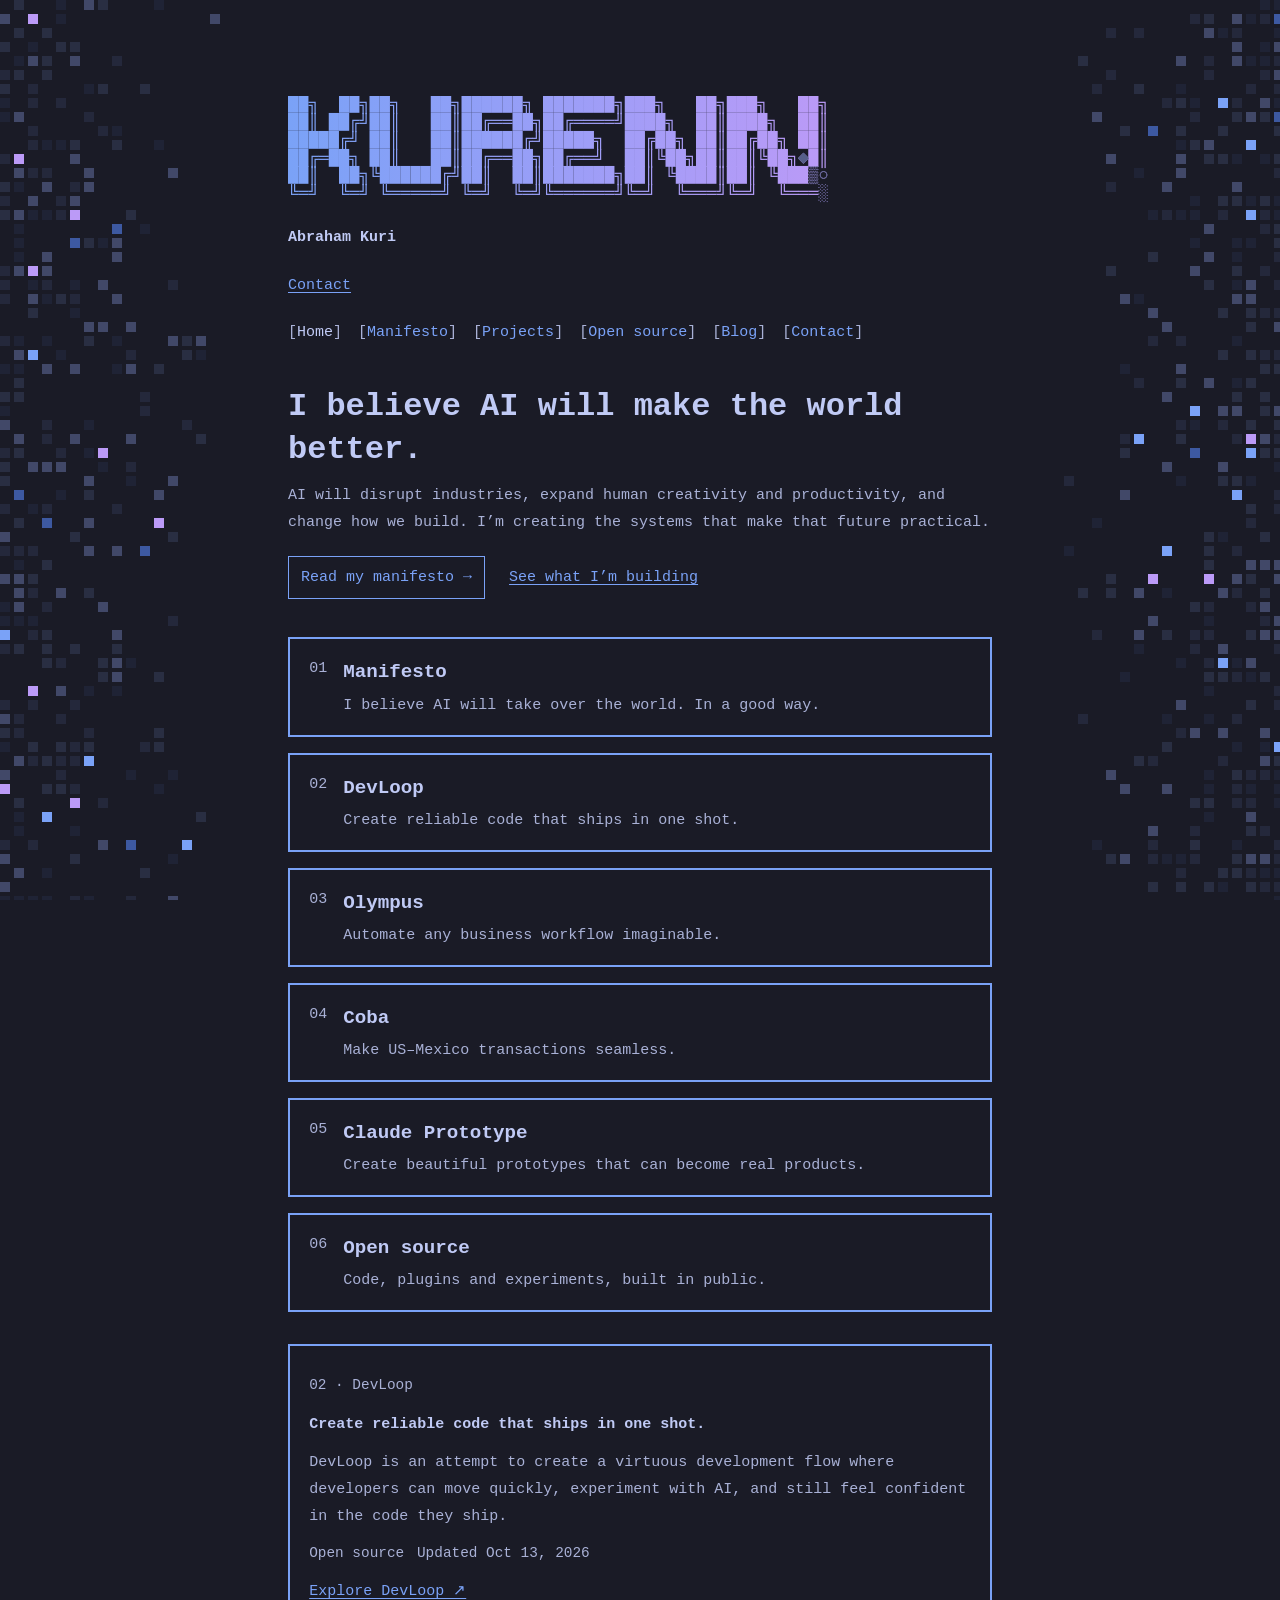
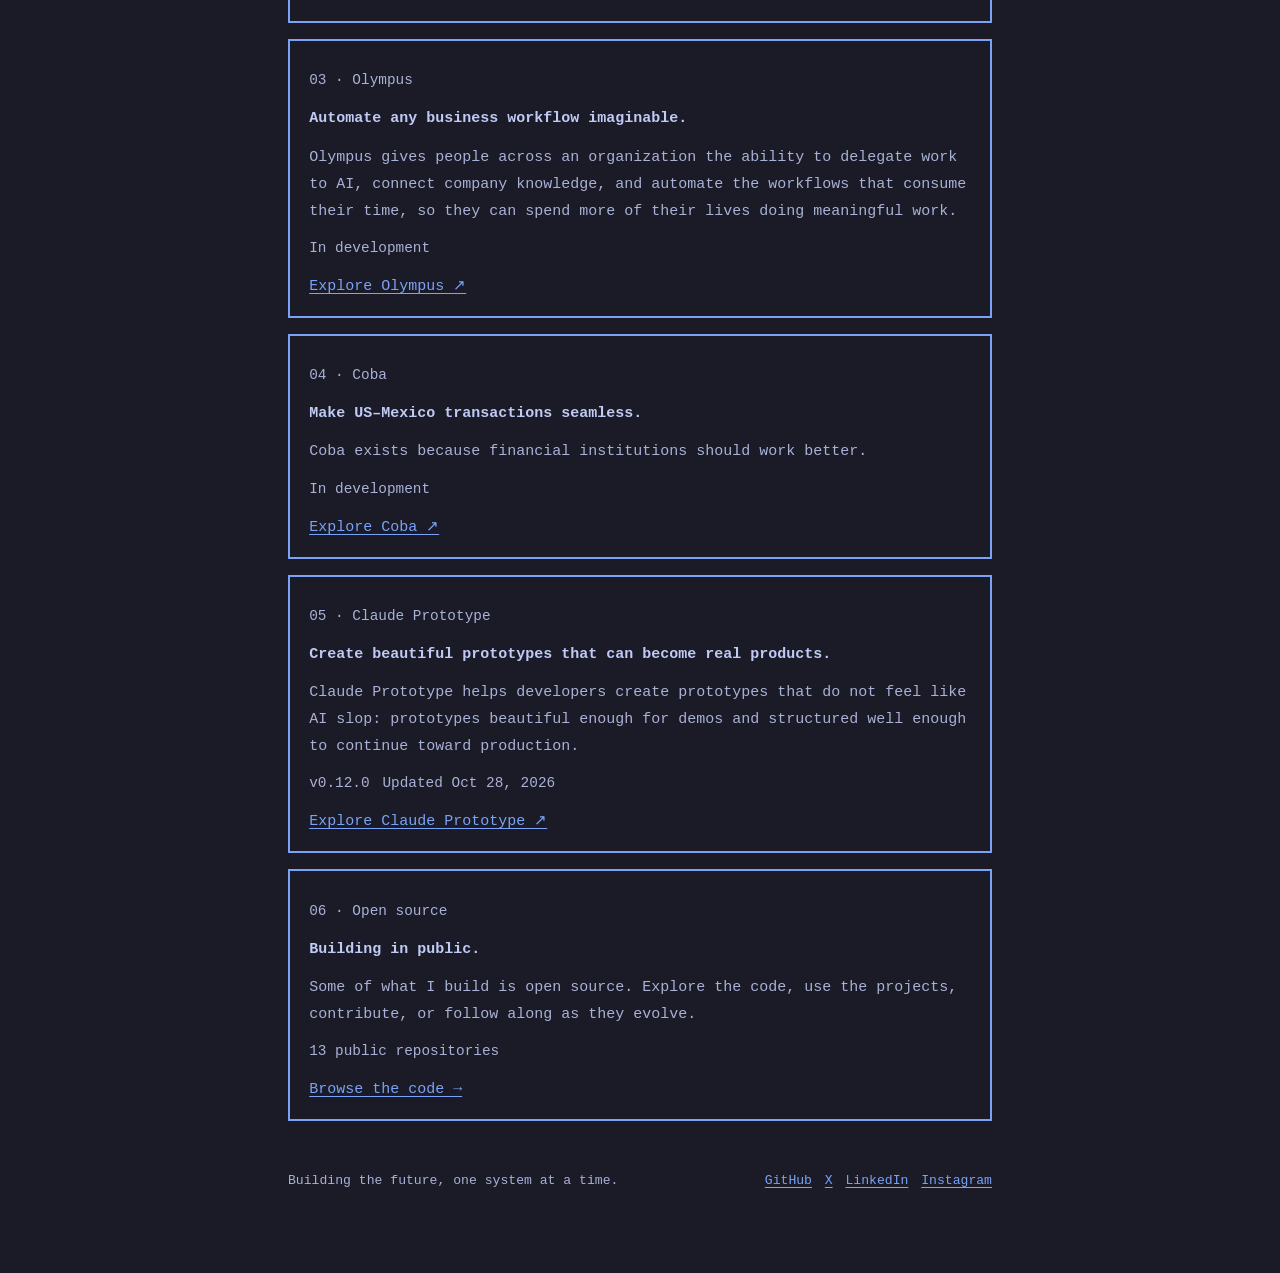
==== commit dd7fe217: "Restyle the site to match blog.kurenn.dev: Tokyo Night, block logo, pixel field, Blog link; drop Tai" ====
--- a/work/index.html
+++ b/work/index.html
@@ -2,528 +2,12 @@
 <html lang="en">
 <head>
 <meta charset="utf-8">
-<meta name="viewport" content="width=device-width, initial-scale=1">
-<title>Abraham Kuri — I build AI agent systems that actually ship</title>
-<meta name="description" content="Two multi-agent architectures, ten real Rails tasks, $144.72 on the meter. The finding: 69% of a multi-agent system's bill is agents talking to each other — not writing code. Full ledger, six open-source tools, and the four things that didn't work.">
-<link rel="canonical" href="https://kurenn.dev/work/">
-<meta property="og:type" content="profile">
-<meta property="og:url" content="https://kurenn.dev/work/">
-<meta property="og:title" content="I build AI agent systems that actually ship">
-<meta property="og:description" content="69% of a multi-agent system's bill is agents talking to each other. $144.72 spent measuring it. Here's the full ledger — including the four things that didn't work.">
-<meta name="twitter:card" content="summary_large_image">
-<meta name="twitter:creator" content="@kurenn">
-<link rel="icon" href="data:image/svg+xml,<svg xmlns='http://www.w3.org/2000/svg' viewBox='0 0 100 100'><rect width='100' height='100' fill='%23FBF8F1'/><text y='78' x='14' font-size='80' font-family='Georgia,serif' fill='%23C0392B'>K</text></svg>">
-<style>
-.sc-placeholder{background:color-mix(in srgb,currentColor 8%,transparent);
-      border:1px solid color-mix(in srgb,currentColor 50%,transparent);
-      border-radius:2px;box-sizing:border-box;overflow:hidden}
-    @keyframes sc-shine{0%{background-position:100% 50%}100%{background-position:0% 50%}}
-    html.sc-dc-streaming .sc-placeholder,
-    html.sc-dc-streaming .sc-interp.sc-missing{position:relative;
-      background:color-mix(in srgb,currentColor 5%,transparent);
-      border-color:transparent}
-    html.sc-dc-streaming .sc-placeholder::before,
-    html.sc-dc-streaming .sc-interp.sc-missing::before{content:'';
-      position:absolute;inset:0;pointer-events:none;
-      background:linear-gradient(90deg,rgba(217,119,87,0) 25%,rgba(247,225,211,.95) 37%,rgba(217,119,87,0) 63%);
-      background-size:400% 100%;animation:sc-shine 1.4s ease infinite}
-    html.sc-dc-streaming .sc-placeholder:nth-child(n+9 of .sc-placeholder)::before,
-    html.sc-dc-streaming .sc-interp.sc-missing:nth-child(n+9 of .sc-interp.sc-missing)::before{animation:none;
-      background:color-mix(in srgb,currentColor 8%,transparent)}
-    .sc-placeholder-error{padding:4px 8px;font:11px/1.4 ui-monospace,monospace;
-      color:color-mix(in srgb,currentColor 70%,transparent);word-break:break-word}
-    .sc-interp.sc-missing{display:inline-block;width:2em;height:1em;overflow:hidden;
-      vertical-align:text-bottom;background:rgba(255,255,255,.3);border:1px solid rgba(0,0,0,.5);
-      border-radius:2px;box-sizing:border-box;color:transparent;
-      user-select:none}
-    .sc-interp.sc-unresolved{font-family:ui-monospace,monospace;font-size:.85em;
-      color:color-mix(in srgb,currentColor 50%,transparent);
-      background:color-mix(in srgb,currentColor 10%,transparent);border-radius:3px;
-      padding:0 3px}
-    .sc-host.sc-has-error{position:relative}
-    .sc-logic-error{position:absolute;top:8px;left:8px;z-index:2147483647;max-width:60ch;
-      padding:6px 10px;background:#b00020;color:#fff;font:12px/1.4 ui-monospace,monospace;
-      border-radius:4px;white-space:pre-wrap;pointer-events:none}
-    /* Mirrors PRINT_BASELINE_CSS in apps/web deck-stage-export.ts — keep both
-       in sync until dc-runtime regains a build step. */
-    @media print {
-      @page { margin: 0.5cm; }
-      figure, table { break-inside: avoid; }
-      #dc-root, #dc-root > .sc-host { height: auto; }
-      *, *::before, *::after {
-        print-color-adjust: exact; -webkit-print-color-adjust: exact;
-        backdrop-filter: none !important; -webkit-backdrop-filter: none !important;
-        animation-delay: -99s !important; animation-duration: .001s !important;
-        animation-iteration-count: 1 !important; animation-fill-mode: both !important;
-        animation-play-state: running !important; transition-duration: 0s !important;
-      }
-    }
-  
-x-dc{display:none!important}
-
-html,body{height:100%;margin:0}#dc-root,#dc-root>.sc-host{height:100%}
-/* cyrillic-ext */
-@font-face {
-  font-family: 'IBM Plex Mono';
-  font-style: normal;
-  font-weight: 400;
-  font-display: swap;
-  src: url('fonts/442b3ec987.woff2') format('woff2');
-  unicode-range: U+0460-052F, U+1C80-1C8A, U+20B4, U+2DE0-2DFF, U+A640-A69F, U+FE2E-FE2F;
-}
-/* cyrillic */
-@font-face {
-  font-family: 'IBM Plex Mono';
-  font-style: normal;
-  font-weight: 400;
-  font-display: swap;
-  src: url('fonts/f3e3ef5f4a.woff2') format('woff2');
-  unicode-range: U+0301, U+0400-045F, U+0490-0491, U+04B0-04B1, U+2116;
-}
-/* vietnamese */
-@font-face {
-  font-family: 'IBM Plex Mono';
-  font-style: normal;
-  font-weight: 400;
-  font-display: swap;
-  src: url('fonts/f299d916ba.woff2') format('woff2');
-  unicode-range: U+0102-0103, U+0110-0111, U+0128-0129, U+0168-0169, U+01A0-01A1, U+01AF-01B0, U+0300-0301, U+0303-0304, U+0308-0309, U+0323, U+0329, U+1EA0-1EF9, U+20AB;
-}
-/* latin-ext */
-@font-face {
-  font-family: 'IBM Plex Mono';
-  font-style: normal;
-  font-weight: 400;
-  font-display: swap;
-  src: url('fonts/108d509084.woff2') format('woff2');
-  unicode-range: U+0100-02BA, U+02BD-02C5, U+02C7-02CC, U+02CE-02D7, U+02DD-02FF, U+0304, U+0308, U+0329, U+1D00-1DBF, U+1E00-1E9F, U+1EF2-1EFF, U+2020, U+20A0-20AB, U+20AD-20C0, U+2113, U+2C60-2C7F, U+A720-A7FF;
-}
-/* latin */
-@font-face {
-  font-family: 'IBM Plex Mono';
-  font-style: normal;
-  font-weight: 400;
-  font-display: swap;
-  src: url('fonts/2c9bacf024.woff2') format('woff2');
-  unicode-range: U+0000-00FF, U+0131, U+0152-0153, U+02BB-02BC, U+02C6, U+02DA, U+02DC, U+0304, U+0308, U+0329, U+2000-206F, U+20AC, U+2122, U+2191, U+2193, U+2212, U+2215, U+FEFF, U+FFFD;
-}
-/* cyrillic-ext */
-@font-face {
-  font-family: 'IBM Plex Mono';
-  font-style: normal;
-  font-weight: 500;
-  font-display: swap;
-  src: url('fonts/f49291b791.woff2') format('woff2');
-  unicode-range: U+0460-052F, U+1C80-1C8A, U+20B4, U+2DE0-2DFF, U+A640-A69F, U+FE2E-FE2F;
-}
-/* cyrillic */
-@font-face {
-  font-family: 'IBM Plex Mono';
-  font-style: normal;
-  font-weight: 500;
-  font-display: swap;
-  src: url('fonts/695a267637.woff2') format('woff2');
-  unicode-range: U+0301, U+0400-045F, U+0490-0491, U+04B0-04B1, U+2116;
-}
-/* vietnamese */
-@font-face {
-  font-family: 'IBM Plex Mono';
-  font-style: normal;
-  font-weight: 500;
-  font-display: swap;
-  src: url('fonts/062794e1a3.woff2') format('woff2');
-  unicode-range: U+0102-0103, U+0110-0111, U+0128-0129, U+0168-0169, U+01A0-01A1, U+01AF-01B0, U+0300-0301, U+0303-0304, U+0308-0309, U+0323, U+0329, U+1EA0-1EF9, U+20AB;
-}
-/* latin-ext */
-@font-face {
-  font-family: 'IBM Plex Mono';
-  font-style: normal;
-  font-weight: 500;
-  font-display: swap;
-  src: url('fonts/24397a3e83.woff2') format('woff2');
-  unicode-range: U+0100-02BA, U+02BD-02C5, U+02C7-02CC, U+02CE-02D7, U+02DD-02FF, U+0304, U+0308, U+0329, U+1D00-1DBF, U+1E00-1E9F, U+1EF2-1EFF, U+2020, U+20A0-20AB, U+20AD-20C0, U+2113, U+2C60-2C7F, U+A720-A7FF;
-}
-/* latin */
-@font-face {
-  font-family: 'IBM Plex Mono';
-  font-style: normal;
-  font-weight: 500;
-  font-display: swap;
-  src: url('fonts/3a2668b94b.woff2') format('woff2');
-  unicode-range: U+0000-00FF, U+0131, U+0152-0153, U+02BB-02BC, U+02C6, U+02DA, U+02DC, U+0304, U+0308, U+0329, U+2000-206F, U+20AC, U+2122, U+2191, U+2193, U+2212, U+2215, U+FEFF, U+FFFD;
-}
-/* cyrillic-ext */
-@font-face {
-  font-family: 'IBM Plex Mono';
-  font-style: normal;
-  font-weight: 600;
-  font-display: swap;
-  src: url('fonts/c314a25c3a.woff2') format('woff2');
-  unicode-range: U+0460-052F, U+1C80-1C8A, U+20B4, U+2DE0-2DFF, U+A640-A69F, U+FE2E-FE2F;
-}
-/* cyrillic */
-@font-face {
-  font-family: 'IBM Plex Mono';
-  font-style: normal;
-  font-weight: 600;
-  font-display: swap;
-  src: url('fonts/1b68792e8d.woff2') format('woff2');
-  unicode-range: U+0301, U+0400-045F, U+0490-0491, U+04B0-04B1, U+2116;
-}
-/* vietnamese */
-@font-face {
-  font-family: 'IBM Plex Mono';
-  font-style: normal;
-  font-weight: 600;
-  font-display: swap;
-  src: url('fonts/7925a2dd6c.woff2') format('woff2');
-  unicode-range: U+0102-0103, U+0110-0111, U+0128-0129, U+0168-0169, U+01A0-01A1, U+01AF-01B0, U+0300-0301, U+0303-0304, U+0308-0309, U+0323, U+0329, U+1EA0-1EF9, U+20AB;
-}
-/* latin-ext */
-@font-face {
-  font-family: 'IBM Plex Mono';
-  font-style: normal;
-  font-weight: 600;
-  font-display: swap;
-  src: url('fonts/535a3114a7.woff2') format('woff2');
-  unicode-range: U+0100-02BA, U+02BD-02C5, U+02C7-02CC, U+02CE-02D7, U+02DD-02FF, U+0304, U+0308, U+0329, U+1D00-1DBF, U+1E00-1E9F, U+1EF2-1EFF, U+2020, U+20A0-20AB, U+20AD-20C0, U+2113, U+2C60-2C7F, U+A720-A7FF;
-}
-/* latin */
-@font-face {
-  font-family: 'IBM Plex Mono';
-  font-style: normal;
-  font-weight: 600;
-  font-display: swap;
-  src: url('fonts/c11adc9130.woff2') format('woff2');
-  unicode-range: U+0000-00FF, U+0131, U+0152-0153, U+02BB-02BC, U+02C6, U+02DA, U+02DC, U+0304, U+0308, U+0329, U+2000-206F, U+20AC, U+2122, U+2191, U+2193, U+2212, U+2215, U+FEFF, U+FFFD;
-}
-/* vietnamese */
-@font-face {
-  font-family: 'Newsreader';
-  font-style: italic;
-  font-weight: 400;
-  font-display: swap;
-  src: url('fonts/f345600864.woff2') format('woff2');
-  unicode-range: U+0102-0103, U+0110-0111, U+0128-0129, U+0168-0169, U+01A0-01A1, U+01AF-01B0, U+0300-0301, U+0303-0304, U+0308-0309, U+0323, U+0329, U+1EA0-1EF9, U+20AB;
-}
-/* latin-ext */
-@font-face {
-  font-family: 'Newsreader';
-  font-style: italic;
-  font-weight: 400;
-  font-display: swap;
-  src: url('fonts/3184335df9.woff2') format('woff2');
-  unicode-range: U+0100-02BA, U+02BD-02C5, U+02C7-02CC, U+02CE-02D7, U+02DD-02FF, U+0304, U+0308, U+0329, U+1D00-1DBF, U+1E00-1E9F, U+1EF2-1EFF, U+2020, U+20A0-20AB, U+20AD-20C0, U+2113, U+2C60-2C7F, U+A720-A7FF;
-}
-/* latin */
-@font-face {
-  font-family: 'Newsreader';
-  font-style: italic;
-  font-weight: 400;
-  font-display: swap;
-  src: url('fonts/0e959a3459.woff2') format('woff2');
-  unicode-range: U+0000-00FF, U+0131, U+0152-0153, U+02BB-02BC, U+02C6, U+02DA, U+02DC, U+0304, U+0308, U+0329, U+2000-206F, U+20AC, U+2122, U+2191, U+2193, U+2212, U+2215, U+FEFF, U+FFFD;
-}
-/* vietnamese */
-@font-face {
-  font-family: 'Newsreader';
-  font-style: italic;
-  font-weight: 500;
-  font-display: swap;
-  src: url('fonts/f345600864.woff2') format('woff2');
-  unicode-range: U+0102-0103, U+0110-0111, U+0128-0129, U+0168-0169, U+01A0-01A1, U+01AF-01B0, U+0300-0301, U+0303-0304, U+0308-0309, U+0323, U+0329, U+1EA0-1EF9, U+20AB;
-}
-/* latin-ext */
-@font-face {
-  font-family: 'Newsreader';
-  font-style: italic;
-  font-weight: 500;
-  font-display: swap;
-  src: url('fonts/3184335df9.woff2') format('woff2');
-  unicode-range: U+0100-02BA, U+02BD-02C5, U+02C7-02CC, U+02CE-02D7, U+02DD-02FF, U+0304, U+0308, U+0329, U+1D00-1DBF, U+1E00-1E9F, U+1EF2-1EFF, U+2020, U+20A0-20AB, U+20AD-20C0, U+2113, U+2C60-2C7F, U+A720-A7FF;
-}
-/* latin */
-@font-face {
-  font-family: 'Newsreader';
-  font-style: italic;
-  font-weight: 500;
-  font-display: swap;
-  src: url('fonts/0e959a3459.woff2') format('woff2');
-  unicode-range: U+0000-00FF, U+0131, U+0152-0153, U+02BB-02BC, U+02C6, U+02DA, U+02DC, U+0304, U+0308, U+0329, U+2000-206F, U+20AC, U+2122, U+2191, U+2193, U+2212, U+2215, U+FEFF, U+FFFD;
-}
-/* vietnamese */
-@font-face {
-  font-family: 'Newsreader';
-  font-style: normal;
-  font-weight: 400;
-  font-display: swap;
-  src: url('fonts/b232cde57b.woff2') format('woff2');
-  unicode-range: U+0102-0103, U+0110-0111, U+0128-0129, U+0168-0169, U+01A0-01A1, U+01AF-01B0, U+0300-0301, U+0303-0304, U+0308-0309, U+0323, U+0329, U+1EA0-1EF9, U+20AB;
-}
-/* latin-ext */
-@font-face {
-  font-family: 'Newsreader';
-  font-style: normal;
-  font-weight: 400;
-  font-display: swap;
-  src: url('fonts/5ca53eda01.woff2') format('woff2');
-  unicode-range: U+0100-02BA, U+02BD-02C5, U+02C7-02CC, U+02CE-02D7, U+02DD-02FF, U+0304, U+0308, U+0329, U+1D00-1DBF, U+1E00-1E9F, U+1EF2-1EFF, U+2020, U+20A0-20AB, U+20AD-20C0, U+2113, U+2C60-2C7F, U+A720-A7FF;
-}
-/* latin */
-@font-face {
-  font-family: 'Newsreader';
-  font-style: normal;
-  font-weight: 400;
-  font-display: swap;
-  src: url('fonts/662a6e2a1a.woff2') format('woff2');
-  unicode-range: U+0000-00FF, U+0131, U+0152-0153, U+02BB-02BC, U+02C6, U+02DA, U+02DC, U+0304, U+0308, U+0329, U+2000-206F, U+20AC, U+2122, U+2191, U+2193, U+2212, U+2215, U+FEFF, U+FFFD;
-}
-/* vietnamese */
-@font-face {
-  font-family: 'Newsreader';
-  font-style: normal;
-  font-weight: 500;
-  font-display: swap;
-  src: url('fonts/b232cde57b.woff2') format('woff2');
-  unicode-range: U+0102-0103, U+0110-0111, U+0128-0129, U+0168-0169, U+01A0-01A1, U+01AF-01B0, U+0300-0301, U+0303-0304, U+0308-0309, U+0323, U+0329, U+1EA0-1EF9, U+20AB;
-}
-/* latin-ext */
-@font-face {
-  font-family: 'Newsreader';
-  font-style: normal;
-  font-weight: 500;
-  font-display: swap;
-  src: url('fonts/5ca53eda01.woff2') format('woff2');
-  unicode-range: U+0100-02BA, U+02BD-02C5, U+02C7-02CC, U+02CE-02D7, U+02DD-02FF, U+0304, U+0308, U+0329, U+1D00-1DBF, U+1E00-1E9F, U+1EF2-1EFF, U+2020, U+20A0-20AB, U+20AD-20C0, U+2113, U+2C60-2C7F, U+A720-A7FF;
-}
-/* latin */
-@font-face {
-  font-family: 'Newsreader';
-  font-style: normal;
-  font-weight: 500;
-  font-display: swap;
-  src: url('fonts/662a6e2a1a.woff2') format('woff2');
-  unicode-range: U+0000-00FF, U+0131, U+0152-0153, U+02BB-02BC, U+02C6, U+02DA, U+02DC, U+0304, U+0308, U+0329, U+2000-206F, U+20AC, U+2122, U+2191, U+2193, U+2212, U+2215, U+FEFF, U+FFFD;
-}
-/* vietnamese */
-@font-face {
-  font-family: 'Newsreader';
-  font-style: normal;
-  font-weight: 600;
-  font-display: swap;
-  src: url('fonts/b232cde57b.woff2') format('woff2');
-  unicode-range: U+0102-0103, U+0110-0111, U+0128-0129, U+0168-0169, U+01A0-01A1, U+01AF-01B0, U+0300-0301, U+0303-0304, U+0308-0309, U+0323, U+0329, U+1EA0-1EF9, U+20AB;
-}
-/* latin-ext */
-@font-face {
-  font-family: 'Newsreader';
-  font-style: normal;
-  font-weight: 600;
-  font-display: swap;
-  src: url('fonts/5ca53eda01.woff2') format('woff2');
-  unicode-range: U+0100-02BA, U+02BD-02C5, U+02C7-02CC, U+02CE-02D7, U+02DD-02FF, U+0304, U+0308, U+0329, U+1D00-1DBF, U+1E00-1E9F, U+1EF2-1EFF, U+2020, U+20A0-20AB, U+20AD-20C0, U+2113, U+2C60-2C7F, U+A720-A7FF;
-}
-/* latin */
-@font-face {
-  font-family: 'Newsreader';
-  font-style: normal;
-  font-weight: 600;
-  font-display: swap;
-  src: url('fonts/662a6e2a1a.woff2') format('woff2');
-  unicode-range: U+0000-00FF, U+0131, U+0152-0153, U+02BB-02BC, U+02C6, U+02DA, U+02DC, U+0304, U+0308, U+0329, U+2000-206F, U+20AC, U+2122, U+2191, U+2193, U+2212, U+2215, U+FEFF, U+FFFD;
-}
-
-  :root{
-    --bg:#FBF8F1; --panel:#F3EEE3; --rule:#E0D9CA; --hair:#E8E2D5;
-    --ink:#17140E; --body:#413B30; --muted:#8B8474;
-    --accent:#CE3A22; --warn:#9A5A00; --neutral:#B3AC9C;
-    --serif:'Newsreader',Georgia,serif; --mono:'IBM Plex Mono',ui-monospace,monospace;
-  }
-  [data-theme="dark"]{
-    --bg:#131109; --panel:#1D1A12; --rule:#332E22; --hair:#2A261C;
-    --ink:#F6F1E4; --body:#D2CABA; --muted:#928A78;
-    --accent:#FF6A4D; --warn:#E0A64B; --neutral:#5C554733;
-  }
-  *{box-sizing:border-box;}
-  html{scroll-behavior:smooth;scroll-padding-top:20px;}
-  body{margin:0;}
-  a{color:var(--accent);text-decoration:none;}
-  a:hover{text-decoration:underline;text-underline-offset:3px;}
-  summary::-webkit-details-marker{display:none;}
-  summary{list-style:none;}
-</style>
+<title>Moved — kurenn.dev</title>
+<link rel="canonical" href="https://kurenn.dev/">
+<meta http-equiv="refresh" content="0; url=/">
+<script>location.replace('/');</script>
 </head>
-<body>
-
-
-<div id="dc-root"><div class="sc-host" data-sc-name="Root"><div data-dc-tpl="5" data-theme="light" style="background: var(--bg); color: var(--body); font-family: var(--serif); -webkit-font-smoothing: antialiased; min-height: 100vh; overflow-x: hidden;">
-  <main data-dc-tpl="6" style="max-width: 640px; margin: 0px auto; padding: 0px 26px;">
-
-    
-    <div data-dc-tpl="7" style="display: flex; justify-content: space-between; align-items: baseline; padding: 26px 0px 10px; font-family: var(--mono); font-size: 11px; letter-spacing: 0.14em; text-transform: uppercase; color: var(--muted);">
-      <span data-dc-tpl="8" style="color: var(--ink);">Abraham Kuri</span>
-      <span data-dc-tpl="9">Systems for AI agents</span>
-    </div>
-    <div data-dc-tpl="10" style="height: 2px; background: var(--ink);"></div>
-
-    
-    <section data-dc-tpl="11" style="padding: 44px 0px 40px;">
-      <div data-dc-tpl="12" style="font-family: var(--mono); font-size: 11px; letter-spacing: 0.18em; text-transform: uppercase; color: var(--accent); margin-bottom: 20px;">Proof of work — 2026</div>
-      <h1 data-dc-tpl="13" style="font-family: var(--serif); font-weight: 500; font-size: clamp(34px, 7vw, 58px); line-height: 1.04; letter-spacing: -0.015em; color: var(--ink); margin: 0px 0px 22px; text-wrap: balance;">I build AI agent systems that <em data-dc-tpl="14" style="font-style: italic; color: var(--accent);">actually ship</em>.</h1>
-      <p data-dc-tpl="15" style="font-family: var(--serif); font-size: clamp(16px, 2.6vw, 19px); line-height: 1.6; color: var(--body); margin: 0px 0px 28px; max-width: 32em;">Fifteen years of Rails, now spent designing multi-agent architectures, the tooling that makes them trustworthy, and the prototypes that close the meeting. I ship in public and measure everything I build.</p>
-      <div data-dc-tpl="16" style="font-family: var(--mono); font-size: 12px; display: flex; gap: 20px; flex-wrap: wrap;">
-        <a data-dc-tpl="17" href="#s1">What I do ↓</a>
-        <a data-dc-tpl="18" href="https://github.com/kurenn">GitHub — 70 repos · 376★ ↗</a>
-        <a data-dc-tpl="19" href="https://www.linkedin.com/in/abraham-kuri-vargas-b41a2126/">LinkedIn ↗</a>
-      </div>
-    </section>
-
-    
-    <section data-dc-tpl="20" id="s1" style="padding: 8px 0px 36px; scroll-margin-top: 20px;">
-      <div data-dc-tpl="21" style="display: flex; align-items: baseline; gap: 16px; margin-bottom: 8px;"><span data-dc-tpl="22" style="font-family: var(--serif); font-size: 30px; font-weight: 500; color: var(--accent); line-height: 1; font-feature-settings: &quot;lnum&quot;;">01</span><span data-dc-tpl="23" style="font-family: var(--mono); font-size: 11px; letter-spacing: 0.18em; text-transform: uppercase; color: var(--muted);">What I do</span><span data-dc-tpl="24" style="flex: 1 1 0%; height: 1px; background: var(--rule);"></span></div>
-      <h2 data-dc-tpl="25" style="font-family: var(--serif); font-weight: 500; font-size: clamp(24px, 4.4vw, 32px); line-height: 1.1; letter-spacing: -0.01em; color: var(--ink); margin: 0px 0px 18px;">Five things I'm good at</h2>
-      <div data-dc-tpl="26" style="display: flex; flex-direction: column;">
-        <div data-dc-tpl="27" style="display: flex; gap: 18px; padding: 16px 0px; border-top: 1px solid var(--hair);"><div data-dc-tpl="28" style="font-family: var(--mono); font-size: 12px; color: var(--muted); flex-shrink: 0; width: 26px;">01</div><div data-dc-tpl="29" style="flex: 1 1 0%;"><div data-dc-tpl="30" style="font-family: var(--serif); font-size: 18px; font-weight: 600; color: var(--ink); margin-bottom: 3px;">Design agent architectures that stay cheap</div><div data-dc-tpl="31" style="font-size: 14.5px; line-height: 1.55; color: var(--body);">Triage before dispatch — single-digit-dollar agent teams where a naive swarm costs hundreds. <span data-dc-tpl="32" style="font-family: var(--mono); font-size: 11px; color: var(--accent);">roundhouse · dev-loop</span></div></div></div>
-        <div data-dc-tpl="33" style="display: flex; gap: 18px; padding: 16px 0px; border-top: 1px solid var(--hair);"><div data-dc-tpl="34" style="font-family: var(--mono); font-size: 12px; color: var(--muted); flex-shrink: 0; width: 26px;">02</div><div data-dc-tpl="35" style="flex: 1 1 0%;"><div data-dc-tpl="36" style="font-family: var(--serif); font-size: 18px; font-weight: 600; color: var(--ink); margin-bottom: 3px;">Go deep on Rails, fast</div><div data-dc-tpl="37" style="font-size: 14.5px; line-height: 1.55; color: var(--body);">Fifteen years auditing, refactoring and rescuing codebases, from two to two hundred engineers. <span data-dc-tpl="38" style="font-family: var(--mono); font-size: 11px; color: var(--accent);">rails-audit · boorails</span></div></div></div>
-        <div data-dc-tpl="39" style="display: flex; gap: 18px; padding: 16px 0px; border-top: 1px solid var(--hair);"><div data-dc-tpl="40" style="font-family: var(--mono); font-size: 12px; color: var(--muted); flex-shrink: 0; width: 26px;">03</div><div data-dc-tpl="41" style="flex: 1 1 0%;"><div data-dc-tpl="42" style="font-family: var(--serif); font-size: 18px; font-weight: 600; color: var(--ink); margin-bottom: 3px;">Build tooling that makes agents trustworthy</div><div data-dc-tpl="43" style="font-size: 14.5px; line-height: 1.55; color: var(--body);">Skills that force the model to <em data-dc-tpl="44" style="font-style: italic; color: var(--ink);">run</em> and return a receipt with a file path — not narrate. <span data-dc-tpl="45" style="font-family: var(--mono); font-size: 11px; color: var(--accent);">boorails · prompt-refiner</span></div></div></div>
-        <div data-dc-tpl="46" style="display: flex; gap: 18px; padding: 16px 0px; border-top: 1px solid var(--hair);"><div data-dc-tpl="47" style="font-family: var(--mono); font-size: 12px; color: var(--muted); flex-shrink: 0; width: 26px;">04</div><div data-dc-tpl="48" style="flex: 1 1 0%;"><div data-dc-tpl="49" style="font-family: var(--serif); font-size: 18px; font-weight: 600; color: var(--ink); margin-bottom: 3px;">Ship prototypes that close the meeting</div><div data-dc-tpl="50" style="font-size: 14.5px; line-height: 1.55; color: var(--body);">Production-feel, zero build, no lorem ipsum. Every button goes somewhere. <span data-dc-tpl="51" style="font-family: var(--mono); font-size: 11px; color: var(--accent);">claude-prototype</span></div></div></div>
-        <div data-dc-tpl="52" style="display: flex; gap: 18px; padding: 16px 0px; border-top: 1px solid var(--hair); border-bottom: 1px solid var(--hair);"><div data-dc-tpl="53" style="font-family: var(--mono); font-size: 12px; color: var(--muted); flex-shrink: 0; width: 26px;">05</div><div data-dc-tpl="54" style="flex: 1 1 0%;"><div data-dc-tpl="55" style="font-family: var(--serif); font-size: 18px; font-weight: 600; color: var(--ink); margin-bottom: 3px;">Instrument everything, publish the failures</div><div data-dc-tpl="56" style="font-size: 14.5px; line-height: 1.55; color: var(--body);">I put the numbers — including the ugly ones — where anyone can check them. <span data-dc-tpl="57" style="font-family: var(--mono); font-size: 11px; color: var(--accent);">the proof below</span></div></div></div>
-      </div>
-    </section>
-
-    
-    <section data-dc-tpl="58" style="padding: 8px 0px 36px;">
-      <div data-dc-tpl="59" style="display: flex; align-items: baseline; gap: 16px; margin-bottom: 8px;"><span data-dc-tpl="60" style="font-family: var(--serif); font-size: 30px; font-weight: 500; color: var(--accent); line-height: 1;">02</span><span data-dc-tpl="61" style="font-family: var(--mono); font-size: 11px; letter-spacing: 0.18em; text-transform: uppercase; color: var(--muted);">Proof, not promises</span><span data-dc-tpl="62" style="flex: 1 1 0%; height: 1px; background: var(--rule);"></span></div>
-      <h2 data-dc-tpl="63" style="font-family: var(--serif); font-weight: 500; font-size: clamp(24px, 4.4vw, 32px); line-height: 1.1; letter-spacing: -0.01em; color: var(--ink); margin: 0px 0px 14px;">Capability 01, measured</h2>
-      <p data-dc-tpl="64" style="font-family: var(--serif); font-size: 16px; line-height: 1.65; color: var(--body); margin: 0px 0px 24px; max-width: 34em;">Two multi-agent architectures, the same ten Rails tasks, interleaved A/B, real money on the meter. The finding: <em data-dc-tpl="65" style="font-style: italic; color: var(--accent);">69% of a multi-agent system's bill is agents talking to each other</em> — not writing code. The work wasn't the bottleneck. The meeting was.</p>
-      <div data-dc-tpl="66" style="display: flex; flex-wrap: wrap; gap: 24px 44px; padding: 22px 0px; border-top: 2px solid var(--ink); border-bottom: 1px solid var(--rule); margin-bottom: 18px;">
-        <div data-dc-tpl="67" style="flex: 1 1 0%; min-width: 120px;"><div data-dc-tpl="68" style="font-family: var(--serif); font-weight: 600; font-size: clamp(34px, 7vw, 46px); color: var(--accent); line-height: 0.95;">69%</div><div data-dc-tpl="69" style="font-family: var(--mono); font-size: 10.5px; color: var(--muted); margin-top: 8px; line-height: 1.45; letter-spacing: 0.02em;">of spend was coordination. Peaked at 85.5%.</div></div>
-        <div data-dc-tpl="70" style="flex: 1 1 0%; min-width: 120px;"><div data-dc-tpl="71" style="font-family: var(--serif); font-weight: 600; font-size: clamp(34px, 7vw, 46px); color: var(--accent); line-height: 0.95;">12.2×</div><div data-dc-tpl="72" style="font-family: var(--mono); font-size: 10.5px; color: var(--muted); margin-top: 8px; line-height: 1.45; letter-spacing: 0.02em;">cheaper like for like. And 2.1× faster.</div></div>
-        <div data-dc-tpl="73" style="flex: 1 1 0%; min-width: 120px;"><div data-dc-tpl="74" style="font-family: var(--serif); font-weight: 600; font-size: clamp(34px, 7vw, 46px); color: var(--ink); line-height: 0.95;">$9.10</div><div data-dc-tpl="75" style="font-family: var(--mono); font-size: 10.5px; color: var(--muted); margin-top: 8px; line-height: 1.45; letter-spacing: 0.02em;">for a swarm to fix a one-character typo.</div></div>
-      </div>
-      <details data-dc-tpl="76" style="border-bottom: 1px solid var(--rule);">
-        <summary data-dc-tpl="77" style="cursor: pointer; padding: 14px 0px; font-family: var(--mono); font-size: 11.5px; letter-spacing: 0.04em; text-transform: uppercase; color: var(--ink); display: flex; justify-content: space-between; align-items: center; gap: 12px;">
-          <span data-dc-tpl="78">The full ledger — 10 tasks, $144.72</span>
-          <span data-dc-tpl="79" style="color: var(--accent);">open ↓</span>
-        </summary>
-        <div data-dc-tpl="80" style="padding: 0px 0px 20px;">
-          <div data-dc-tpl="81" style="overflow-x: auto; margin-bottom: 12px;">
-            <table data-dc-tpl="82" style="width: 100%; min-width: 440px; border-collapse: collapse; font-family: var(--mono); font-size: 12px;">
-              <thead data-dc-tpl="83"><tr data-dc-tpl="84" style="border-bottom: 1px solid var(--rule);">
-                <th data-dc-tpl="85" style="text-align: left; padding: 8px 8px 8px 0px; font-size: 10px; letter-spacing: 0.05em; text-transform: uppercase; color: var(--muted); font-weight: 500;">Task</th>
-                <th data-dc-tpl="86" style="text-align: right; padding: 8px; font-size: 10px; letter-spacing: 0.05em; text-transform: uppercase; color: var(--muted); font-weight: 500;">Swarm</th>
-                <th data-dc-tpl="87" style="text-align: right; padding: 8px; font-size: 10px; letter-spacing: 0.05em; text-transform: uppercase; color: var(--muted); font-weight: 500;">Mine</th>
-                <th data-dc-tpl="88" style="text-align: right; padding: 8px 0px 8px 8px; font-size: 10px; letter-spacing: 0.05em; text-transform: uppercase; color: var(--accent); font-weight: 600;">Ratio</th>
-              </tr></thead>
-              <tbody data-dc-tpl="89">
-                <tr data-dc-tpl="90" style="border-bottom: 1px solid var(--hair);"><td data-dc-tpl="91" style="padding: 8px 8px 8px 0px; color: var(--body);">Fix a flash typo</td><td data-dc-tpl="92" style="padding: 8px; text-align: right; color: var(--muted);">$9.10</td><td data-dc-tpl="93" style="padding: 8px; text-align: right; color: var(--body);">$0.36</td><td data-dc-tpl="94" style="padding: 8px 0px 8px 8px; text-align: right; font-weight: 600; color: var(--accent);">25.6×</td></tr>
-                <tr data-dc-tpl="95" style="border-bottom: 1px solid var(--hair);"><td data-dc-tpl="96" style="padding: 8px 8px 8px 0px; color: var(--body);">Missing translation</td><td data-dc-tpl="97" style="padding: 8px; text-align: right; color: var(--muted);">$11.90</td><td data-dc-tpl="98" style="padding: 8px; text-align: right; color: var(--body);">$0.35</td><td data-dc-tpl="99" style="padding: 8px 0px 8px 8px; text-align: right; font-weight: 600; color: var(--accent);">33.6×</td></tr>
-                <tr data-dc-tpl="100" style="border-bottom: 1px solid var(--hair);"><td data-dc-tpl="101" style="padding: 8px 8px 8px 0px; color: var(--body);">Unique slug + index</td><td data-dc-tpl="102" style="padding: 8px; text-align: right; color: var(--muted);">$13.19</td><td data-dc-tpl="103" style="padding: 8px; text-align: right; color: var(--body);">$0.70</td><td data-dc-tpl="104" style="padding: 8px 0px 8px 8px; text-align: right; font-weight: 600; color: var(--accent);">18.9×</td></tr>
-                <tr data-dc-tpl="105" style="border-bottom: 1px solid var(--hair);"><td data-dc-tpl="106" style="padding: 8px 8px 8px 0px; color: var(--body);">Post.recent scope</td><td data-dc-tpl="107" style="padding: 8px; text-align: right; color: var(--muted);">$10.01</td><td data-dc-tpl="108" style="padding: 8px; text-align: right; color: var(--body);">$0.61</td><td data-dc-tpl="109" style="padding: 8px 0px 8px 8px; text-align: right; font-weight: 600; color: var(--accent);">16.5×</td></tr>
-                <tr data-dc-tpl="110" style="border-bottom: 1px solid var(--hair);"><td data-dc-tpl="111" style="padding: 8px 8px 8px 0px; color: var(--body);">Extract a service</td><td data-dc-tpl="112" style="padding: 8px; text-align: right; color: var(--muted);">$19.78</td><td data-dc-tpl="113" style="padding: 8px; text-align: right; color: var(--body);">$1.68</td><td data-dc-tpl="114" style="padding: 8px 0px 8px 8px; text-align: right; font-weight: 600; color: var(--accent);">11.8×</td></tr>
-                <tr data-dc-tpl="115" style="border-bottom: 1px solid var(--hair);"><td data-dc-tpl="116" style="padding: 8px 8px 8px 0px; color: var(--body);">User email specs</td><td data-dc-tpl="117" style="padding: 8px; text-align: right; color: var(--muted);">$6.71</td><td data-dc-tpl="118" style="padding: 8px; text-align: right; color: var(--body);">$0.48</td><td data-dc-tpl="119" style="padding: 8px 0px 8px 8px; text-align: right; font-weight: 600; color: var(--accent);">14.1×</td></tr>
-                <tr data-dc-tpl="120" style="border-bottom: 1px solid var(--hair);"><td data-dc-tpl="121" style="padding: 8px 8px 8px 0px; color: var(--body);">Comment resource</td><td data-dc-tpl="122" style="padding: 8px; text-align: right; color: var(--muted);">$21.93</td><td data-dc-tpl="123" style="padding: 8px; text-align: right; color: var(--body);">$1.52</td><td data-dc-tpl="124" style="padding: 8px 0px 8px 8px; text-align: right; font-weight: 600; color: var(--accent);">14.4×</td></tr>
-                <tr data-dc-tpl="125" style="border-bottom: 1px solid var(--hair);"><td data-dc-tpl="126" style="padding: 8px 8px 8px 0px; color: var(--body);">Publish notification job</td><td data-dc-tpl="127" style="padding: 8px; text-align: right; color: var(--muted);">$12.95</td><td data-dc-tpl="128" style="padding: 8px; text-align: right; color: var(--body);">$1.83</td><td data-dc-tpl="129" style="padding: 8px 0px 8px 8px; text-align: right; font-weight: 600; color: var(--accent);">7.1×</td></tr>
-                <tr data-dc-tpl="130" style="border-bottom: 1px solid var(--hair);"><td data-dc-tpl="131" style="padding: 8px 8px 8px 0px; color: var(--body);">Admin API + auth + rate limit</td><td data-dc-tpl="132" style="padding: 8px; text-align: right; color: var(--muted);">$18.17</td><td data-dc-tpl="133" style="padding: 8px; text-align: right; color: var(--body);">$2.65</td><td data-dc-tpl="134" style="padding: 8px 0px 8px 8px; text-align: right; font-weight: 600; color: var(--accent);">6.9×</td></tr>
-                <tr data-dc-tpl="135" style="border-bottom: 1px solid var(--hair);"><td data-dc-tpl="136" style="padding: 8px 8px 8px 0px; color: var(--warn);">Async report refactor</td><td data-dc-tpl="137" style="padding: 8px; text-align: right; color: var(--warn);">$4.55 ✗</td><td data-dc-tpl="138" style="padding: 8px; text-align: right; color: var(--body);">$6.25</td><td data-dc-tpl="139" style="padding: 8px 0px 8px 8px; text-align: right; color: var(--warn); font-size: 10px;">no code</td></tr>
-                <tr data-dc-tpl="140"><td data-dc-tpl="141" style="padding: 10px 8px 10px 0px; color: var(--ink); font-weight: 600;">Totals (9 completed)</td><td data-dc-tpl="142" style="padding: 10px 8px; text-align: right; font-weight: 600; color: var(--ink);">$123.74</td><td data-dc-tpl="143" style="padding: 10px 8px; text-align: right; font-weight: 600; color: var(--accent);">$10.18</td><td data-dc-tpl="144" style="padding: 10px 0px 10px 8px; text-align: right; font-weight: 600; color: var(--accent);">12.2×</td></tr>
-              </tbody>
-            </table>
-          </div>
-          <p data-dc-tpl="145" style="font-family: var(--serif); font-size: 13.5px; line-height: 1.6; color: var(--muted); margin: 0px;">The last row failed on both sides — the swarm burned its whole budget writing a spec and shipped no code, yet the harness still reported <code data-dc-tpl="146" style="font-family: var(--mono); font-size: 11px; color: var(--warn);">tests_pass: true</code>. A green check can be a lie. <a data-dc-tpl="147" href="https://github.com/kurenn/roundhouse/blob/main/BENCHMARK.md">Raw data + harness →</a></p>
-        </div>
-      </details>
-    </section>
-
-    
-    <section data-dc-tpl="148" style="padding: 8px 0px 36px;">
-      <div data-dc-tpl="149" style="display: flex; align-items: baseline; gap: 16px; margin-bottom: 8px;"><span data-dc-tpl="150" style="font-family: var(--serif); font-size: 30px; font-weight: 500; color: var(--accent); line-height: 1;">03</span><span data-dc-tpl="151" style="font-family: var(--mono); font-size: 11px; letter-spacing: 0.18em; text-transform: uppercase; color: var(--muted);">What I shipped</span><span data-dc-tpl="152" style="flex: 1 1 0%; height: 1px; background: var(--rule);"></span></div>
-      <h2 data-dc-tpl="153" style="font-family: var(--serif); font-weight: 500; font-size: clamp(24px, 4.4vw, 32px); line-height: 1.1; letter-spacing: -0.01em; color: var(--ink); margin: 0px 0px 16px;">Six tools, all public</h2>
-      <div data-dc-tpl="154" style="display: grid; grid-template-columns: repeat(auto-fit, minmax(260px, 1fr)); gap: 4px 36px;">
-        <div data-dc-tpl="155" style="padding: 12px 0px; border-top: 1px solid var(--hair);"><a data-dc-tpl="156" href="https://github.com/kurenn/roundhouse" style="font-family: var(--mono); font-size: 13.5px; font-weight: 600; color: var(--ink);">roundhouse</a><div data-dc-tpl="157" style="font-family: var(--serif); font-size: 14.5px; line-height: 1.5; color: var(--body); margin-top: 3px;">Rails specialist team, triage-first. <span data-dc-tpl="158" style="color: var(--accent);">7–34× cheaper.</span></div></div>
-        <div data-dc-tpl="159" style="padding: 12px 0px; border-top: 1px solid var(--hair);"><a data-dc-tpl="160" href="https://github.com/kurenn/rails-audit" style="font-family: var(--mono); font-size: 13.5px; font-weight: 600; color: var(--ink);">rails-audit</a><div data-dc-tpl="161" style="font-family: var(--serif); font-size: 14.5px; line-height: 1.5; color: var(--body); margin-top: 3px;">18-dimension read-only stability audit.</div></div>
-        <div data-dc-tpl="162" style="padding: 12px 0px; border-top: 1px solid var(--hair);"><a data-dc-tpl="163" href="https://github.com/kurenn/boorails" style="font-family: var(--mono); font-size: 13.5px; font-weight: 600; color: var(--ink);">boorails</a><div data-dc-tpl="164" style="font-family: var(--serif); font-size: 14.5px; line-height: 1.5; color: var(--body); margin-top: 3px;">7 lifecycle skills that run, not narrate.</div></div>
-        <div data-dc-tpl="165" style="padding: 12px 0px; border-top: 1px solid var(--hair);"><a data-dc-tpl="166" href="https://github.com/kurenn/dev-loop" style="font-family: var(--mono); font-size: 13.5px; font-weight: 600; color: var(--ink);">dev-loop</a><div data-dc-tpl="167" style="font-family: var(--serif); font-size: 14.5px; line-height: 1.5; color: var(--body); margin-top: 3px;">6-phase plan → build → adversarial review.</div></div>
-        <div data-dc-tpl="168" style="padding: 12px 0px; border-top: 1px solid var(--hair);"><a data-dc-tpl="169" href="https://github.com/kurenn/prompt-refiner-skill" style="font-family: var(--mono); font-size: 13.5px; font-weight: 600; color: var(--ink);">prompt-refiner</a><div data-dc-tpl="170" style="font-family: var(--serif); font-size: 14.5px; line-height: 1.5; color: var(--body); margin-top: 3px;">Turns loose intent into an executable spec.</div></div>
-        <div data-dc-tpl="171" style="padding: 12px 0px; border-top: 1px solid var(--hair);"><a data-dc-tpl="172" href="https://github.com/kurenn/claude-prototype" style="font-family: var(--mono); font-size: 13.5px; font-weight: 600; color: var(--ink);">claude-prototype</a><div data-dc-tpl="173" style="font-family: var(--serif); font-size: 14.5px; line-height: 1.5; color: var(--body); margin-top: 3px;">Clickable production-feel demos, zero build.</div></div>
-      </div>
-      <div data-dc-tpl="174" style="font-family: var(--mono); font-size: 12px; color: var(--body); margin-top: 16px; padding: 11px 14px; background: var(--panel); overflow-x: auto;"><span data-dc-tpl="175" style="color: var(--muted);">$ </span>claude plugin marketplace add kurenn/marketplace</div>
-    </section>
-
-    
-    <section data-dc-tpl="176" style="padding: 8px 0px 36px;">
-      <div data-dc-tpl="177" style="display: flex; align-items: baseline; gap: 16px; margin-bottom: 8px;"><span data-dc-tpl="178" style="font-family: var(--serif); font-size: 30px; font-weight: 500; color: var(--accent); line-height: 1;">04</span><span data-dc-tpl="179" style="font-family: var(--mono); font-size: 11px; letter-spacing: 0.18em; text-transform: uppercase; color: var(--muted);">Where I was wrong</span><span data-dc-tpl="180" style="flex: 1 1 0%; height: 1px; background: var(--rule);"></span></div>
-      <h2 data-dc-tpl="181" style="font-family: var(--serif); font-weight: 500; font-size: clamp(24px, 4.4vw, 32px); line-height: 1.1; letter-spacing: -0.01em; color: var(--ink); margin: 0px 0px 16px;">Four that didn't work</h2>
-      <div data-dc-tpl="182" style="display: flex; flex-direction: column;">
-        <div data-dc-tpl="183" style="display: flex; gap: 18px; padding: 14px 0px; border-top: 1px solid var(--hair);"><div data-dc-tpl="184" style="font-family: var(--mono); font-size: 12px; color: var(--muted); flex-shrink: 0; width: 26px;">01</div><div data-dc-tpl="185" style="flex: 1 1 0%; font-family: var(--serif); font-size: 15px; line-height: 1.6; color: var(--body);">Shipped three Claude Code hooks that never ran, for two releases. <em data-dc-tpl="186" style="font-style: italic; color: var(--ink);">A silent no-op is indistinguishable from success at a glance.</em></div></div>
-        <div data-dc-tpl="187" style="display: flex; gap: 18px; padding: 14px 0px; border-top: 1px solid var(--hair);"><div data-dc-tpl="188" style="font-family: var(--mono); font-size: 12px; color: var(--muted); flex-shrink: 0; width: 26px;">02</div><div data-dc-tpl="189" style="flex: 1 1 0%; font-family: var(--serif); font-size: 15px; line-height: 1.6; color: var(--body);">My benchmark lied to me — headless Chrome's 500px floor faked the mobile clipping. I published the correction on top of my own results.</div></div>
-        <div data-dc-tpl="190" style="display: flex; gap: 18px; padding: 14px 0px; border-top: 1px solid var(--hair);"><div data-dc-tpl="191" style="font-family: var(--mono); font-size: 12px; color: var(--muted); flex-shrink: 0; width: 26px;">03</div><div data-dc-tpl="192" style="flex: 1 1 0%; font-family: var(--serif); font-size: 15px; line-height: 1.6; color: var(--body);">My liveness probe kill-looped nine healthy agents. <em data-dc-tpl="193" style="font-style: italic; color: var(--ink);">The monitoring was the incident.</em></div></div>
-        <div data-dc-tpl="194" style="display: flex; gap: 18px; padding: 14px 0px; border-top: 1px solid var(--hair); border-bottom: 1px solid var(--hair);"><div data-dc-tpl="195" style="font-family: var(--mono); font-size: 12px; color: var(--muted); flex-shrink: 0; width: 26px;">04</div><div data-dc-tpl="196" style="flex: 1 1 0%; font-family: var(--serif); font-size: 15px; line-height: 1.6; color: var(--body);">"Calibration on N=2 isn't calibration" — so I wrote my own coverage gaps into the README before anyone else could.</div></div>
-      </div>
-    </section>
-
-    
-    <section data-dc-tpl="197" style="padding: 8px 0px 36px;">
-      <div data-dc-tpl="198" style="display: flex; align-items: baseline; gap: 16px; margin-bottom: 8px;"><span data-dc-tpl="199" style="font-family: var(--serif); font-size: 30px; font-weight: 500; color: var(--accent); line-height: 1;">05</span><span data-dc-tpl="200" style="font-family: var(--mono); font-size: 11px; letter-spacing: 0.18em; text-transform: uppercase; color: var(--muted);">The record</span><span data-dc-tpl="201" style="flex: 1 1 0%; height: 1px; background: var(--rule);"></span></div>
-      <p data-dc-tpl="202" style="font-family: var(--serif); font-size: 16px; line-height: 1.7; color: var(--body); margin: 0px; max-width: 34em;">First Rails app in 2010. Wrote <em data-dc-tpl="203" style="font-style: italic; color: var(--ink);">APIs on Rails</em> in 2014. Today I'm CTO and co-founder of <span data-dc-tpl="204" style="color: var(--ink);">Coba</span> (YC S23), a board member at <span data-dc-tpl="205" style="color: var(--ink);">Icalia Labs</span>, and a contributor to <span data-dc-tpl="206" style="color: var(--ink);">Codeando México</span>. Seventy public repos, 376 stars, roughly ten commits a day. The findings aren't Rails findings — <em data-dc-tpl="207" style="font-style: italic; color: var(--accent);">"69% of your bill is coordination" isn't a fact about Ruby.</em> It just happens to be measurable in the stack I know cold.</p>
-    </section>
-
-    
-    <section data-dc-tpl="208" style="padding: 8px 0px 36px;">
-      <div data-dc-tpl="209" style="display: flex; align-items: baseline; gap: 16px; margin-bottom: 8px;"><span data-dc-tpl="210" style="font-family: var(--serif); font-size: 30px; font-weight: 500; color: var(--accent); line-height: 1;">06</span><span data-dc-tpl="211" style="font-family: var(--mono); font-size: 11px; letter-spacing: 0.18em; text-transform: uppercase; color: var(--muted);">Work with me</span><span data-dc-tpl="212" style="flex: 1 1 0%; height: 1px; background: var(--rule);"></span></div>
-      <h2 data-dc-tpl="213" style="font-family: var(--serif); font-weight: 500; font-size: clamp(26px, 4.8vw, 38px); line-height: 1.05; letter-spacing: -0.015em; color: var(--ink); margin: 0px 0px 14px; text-wrap: balance; max-width: 13em;">Want this pointed at your codebase?</h2>
-      <p data-dc-tpl="214" style="font-family: var(--serif); font-size: 16px; line-height: 1.65; color: var(--body); margin: 0px 0px 24px; max-width: 32em;">I take one sprint client a month — one week, one working AI application. Tell me what you're building and I'll reply within a day.</p>
-      
-        <form action="https://api.web3forms.com/submit" method="POST" data-dc-tpl="216" style="max-width: 34em;"><input type="hidden" name="access_key" value="874fac90-3218-4297-aa17-0217b093d67a"><input type="hidden" name="subject" value="Sprint enquiry — kurenn.dev/work"><input type="hidden" name="from_name" value="kurenn.dev"><input type="checkbox" name="botcheck" style="display:none" tabindex="-1" autocomplete="off">
-          <label data-dc-tpl="217" style="display: block; font-family: var(--mono); font-size: 10.5px; letter-spacing: 0.14em; text-transform: uppercase; color: var(--muted); margin-bottom: 8px;">Email address</label>
-          <div data-dc-tpl="218" style="display: flex; gap: 10px; flex-wrap: wrap; margin-bottom: 12px;">
-            <input data-dc-tpl="219" name="email" type="email" placeholder="you@company.com" class="scp0" style="flex: 1 1 0%; min-width: 220px; font-family: var(--mono); font-size: 14px; color: var(--ink); background: var(--panel); border: 1px solid var(--rule); padding: 12px 14px; outline: none;" required>
-            <button data-dc-tpl="220" type="submit" style="font-family: var(--mono); font-size: 12.5px; font-weight: 500; color: var(--bg); background: var(--accent); border-width: medium; border-style: none; border-color: currentcolor; border-image: initial; padding: 12px 20px; cursor: pointer; white-space: nowrap;">Book a sprint slot →</button>
-          </div>
-          <label data-dc-tpl="221" style="display: block; font-family: var(--mono); font-size: 10.5px; letter-spacing: 0.14em; text-transform: uppercase; color: var(--muted); margin-bottom: 8px;">What you're building <span data-dc-tpl="222" style="text-transform: none; letter-spacing: 0px;">(optional)</span></label>
-          <textarea data-dc-tpl="223" name="note" rows="3" placeholder="A sentence or two on the app and the stack." class="scp0" style="width: 100%; font-family: var(--serif); font-size: 15px; line-height: 1.6; color: var(--ink); background: var(--panel); border: 1px solid var(--rule); padding: 12px 14px; outline: none; resize: vertical;"></textarea>
-          <p data-dc-tpl="224" style="font-family: var(--serif); font-size: 13px; line-height: 1.6; color: var(--muted); margin: 12px 0px 0px;">No spam, no list. This goes straight to my inbox. Prefer to look first? <a data-dc-tpl="225" href="https://github.com/kurenn">Read the code →</a></p>
-        </form>
-      
-      
-    </section>
-
-    <div data-dc-tpl="232" style="height: 2px; background: var(--ink);"></div>
-    <footer data-dc-tpl="233" style="padding: 16px 0px 44px; display: flex; justify-content: space-between; align-items: center; flex-wrap: wrap; gap: 12px; font-family: var(--mono); font-size: 11px; letter-spacing: 0.06em;">
-      <span data-dc-tpl="234" style="color: var(--muted); text-transform: uppercase; letter-spacing: 0.14em;">Built in Mexico City</span>
-      <div data-dc-tpl="235" style="display: flex; gap: 18px;">
-        <a data-dc-tpl="236" href="https://github.com/kurenn">GitHub ↗</a>
-        <a data-dc-tpl="237" href="https://x.com/kurenn">X ↗</a>
-        <a data-dc-tpl="238" href="https://www.linkedin.com/in/abraham-kuri-vargas-b41a2126/">LinkedIn ↗</a>
-      </div>
-    </footer>
-
-  </main></div></div></div>
-
-
-
-
-<script>
-document.querySelector('form[action*="web3forms"]').addEventListener('submit', async function (e) {
-  e.preventDefault();
-  var form = e.target, btn = form.querySelector('button[type=submit]');
-  var label = btn.textContent;
-  btn.textContent = 'Sending…'; btn.disabled = true;
-  try {
-    var r = await fetch(form.action, { method: 'POST', body: new FormData(form) });
-    var j = await r.json();
-    if (!j.success) throw new Error(j.message || 'failed');
-    form.innerHTML =
-      '<p style="font-family:var(--mono);font-size:13px;line-height:1.7;color:#C0392B">' +
-      'Got it. I read every one of these myself and I\'ll reply within a day.</p>';
-  } catch (err) {
-    btn.textContent = label; btn.disabled = false;
-    var m = form.querySelector('.err') || Object.assign(document.createElement('p'), {className: 'err'});
-    m.style.cssText = 'font-family:var(--mono);font-size:12px;color:#C0392B;margin-top:.75em';
-    m.textContent = "That didn't send. Email me directly: abkuri88@gmail.com";
-    form.appendChild(m);
-  }
-});
-</script>
+<body style="background:#1a1b26;color:#a9b1d6;font-family:ui-monospace,monospace;padding:3rem">
+<p>This page is now the front page. <a href="/">kurenn.dev</a></p>
 </body>
 </html>
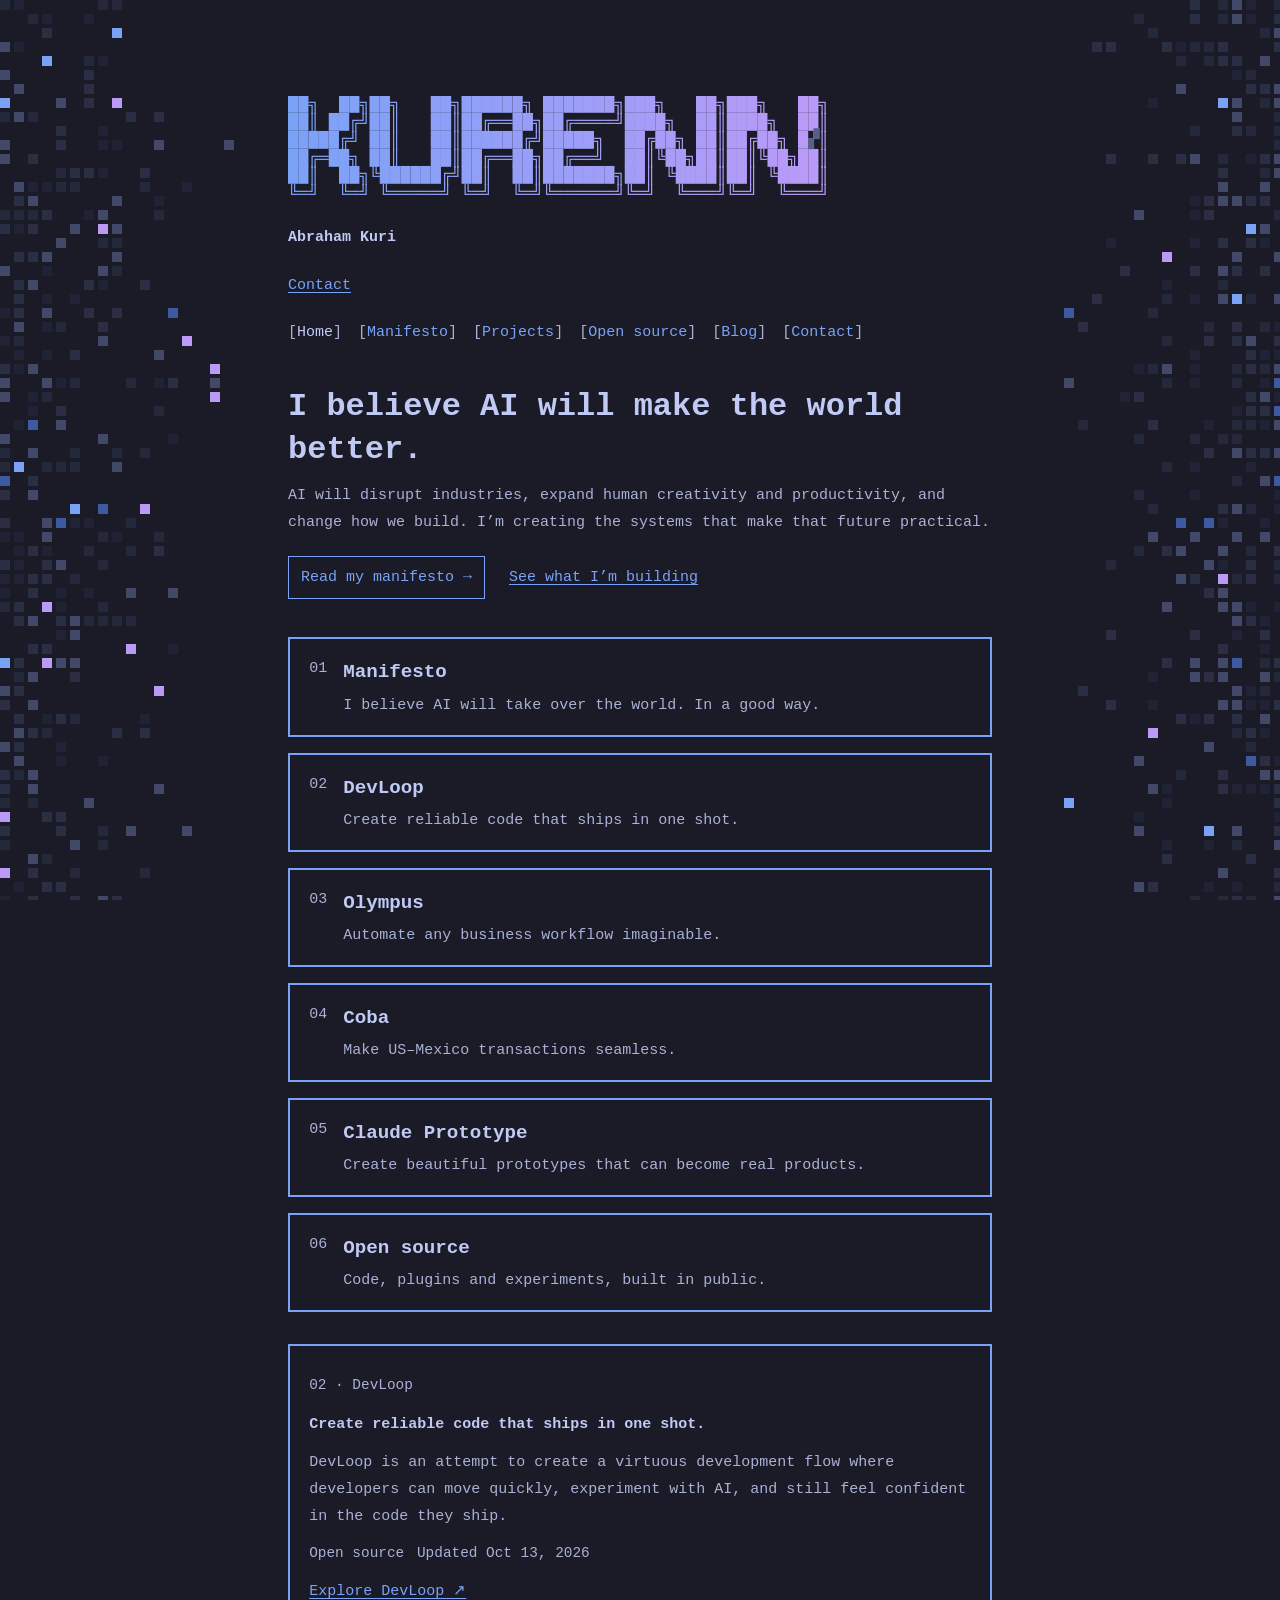
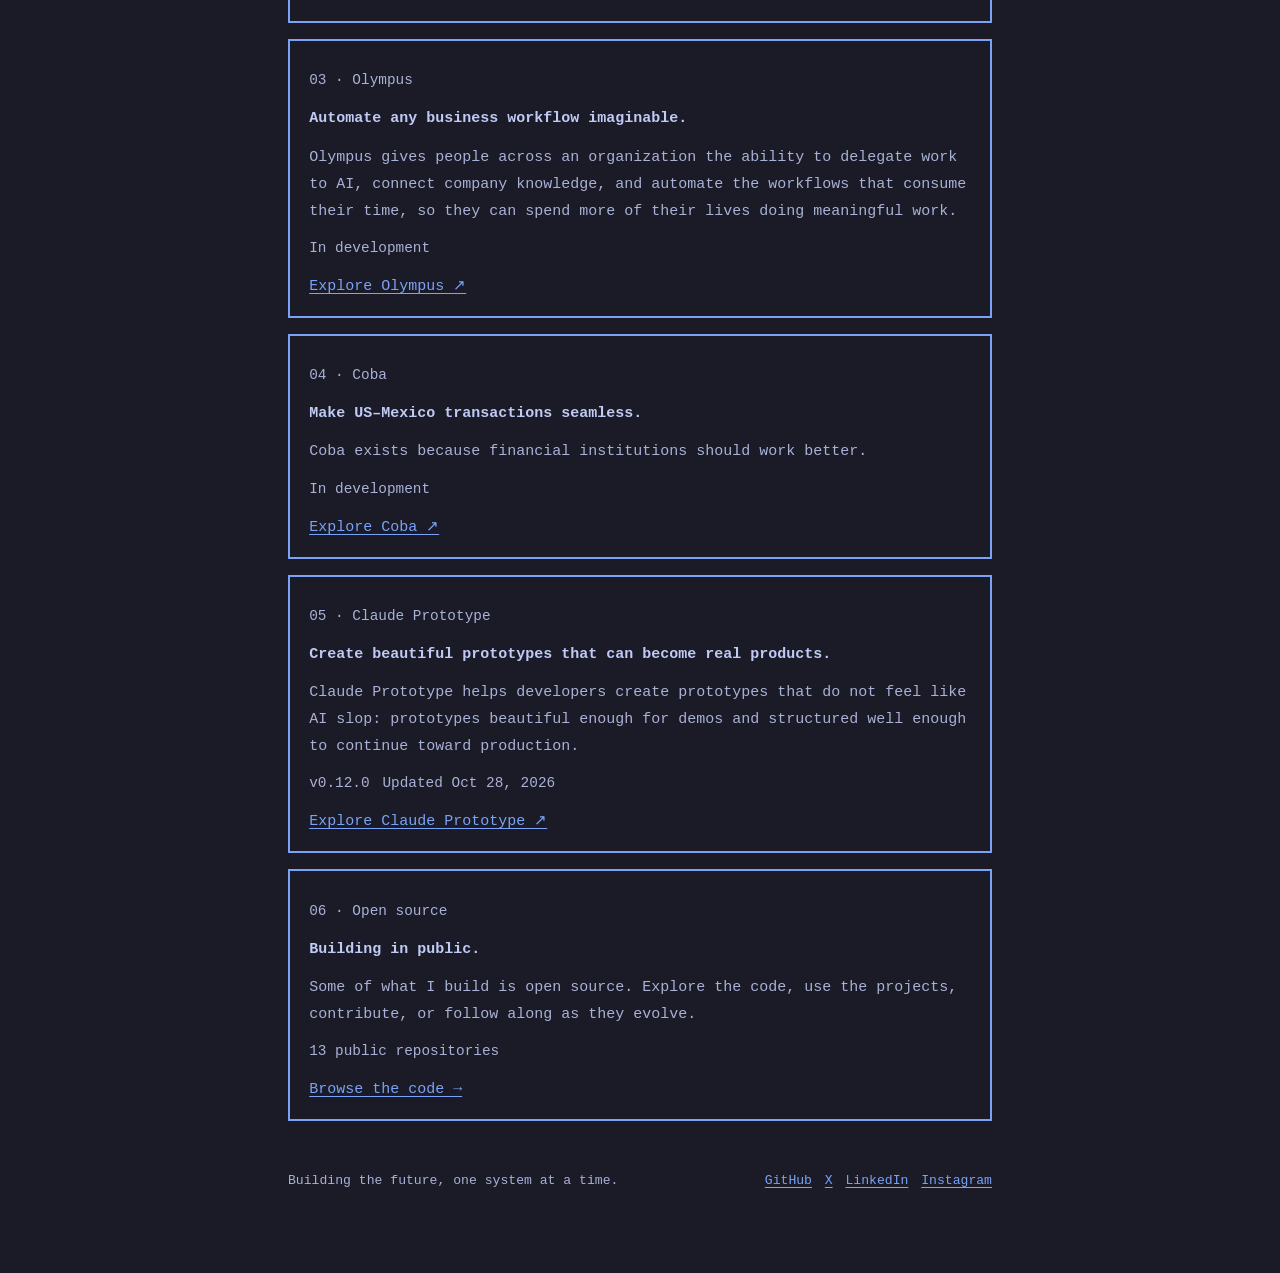
==== commit 71abc03b: "Add a pixel K favicon in the blog's style (SVG, ICO, Apple touch icon)" ====
--- a/work/index.html
+++ b/work/index.html
@@ -3,6 +3,8 @@
 <head>
 <meta charset="utf-8">
 <title>Moved — kurenn.dev</title>
+<link rel="icon" href="/favicon.ico" sizes="32x32">
+<link rel="icon" href="/favicon.svg" type="image/svg+xml">
 <link rel="canonical" href="https://kurenn.dev/">
 <meta http-equiv="refresh" content="0; url=/">
 <script>location.replace('/');</script>
